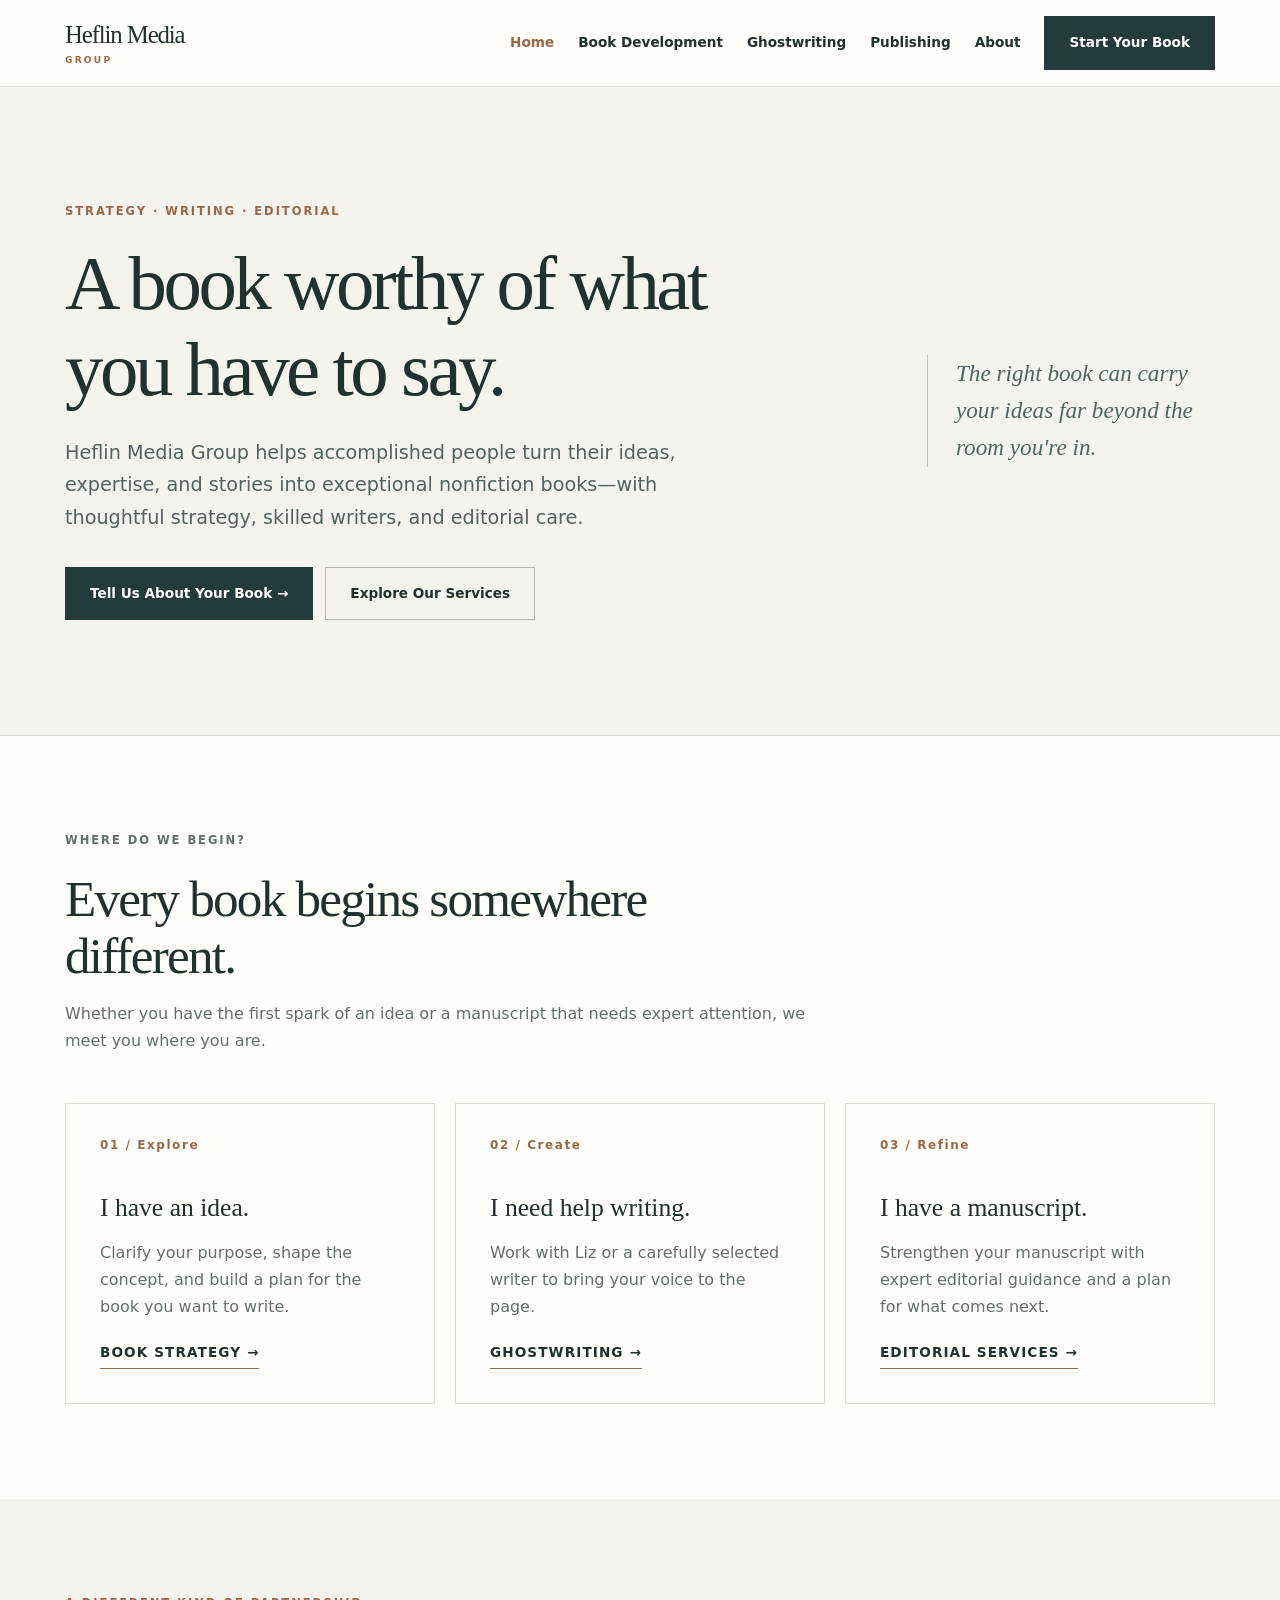
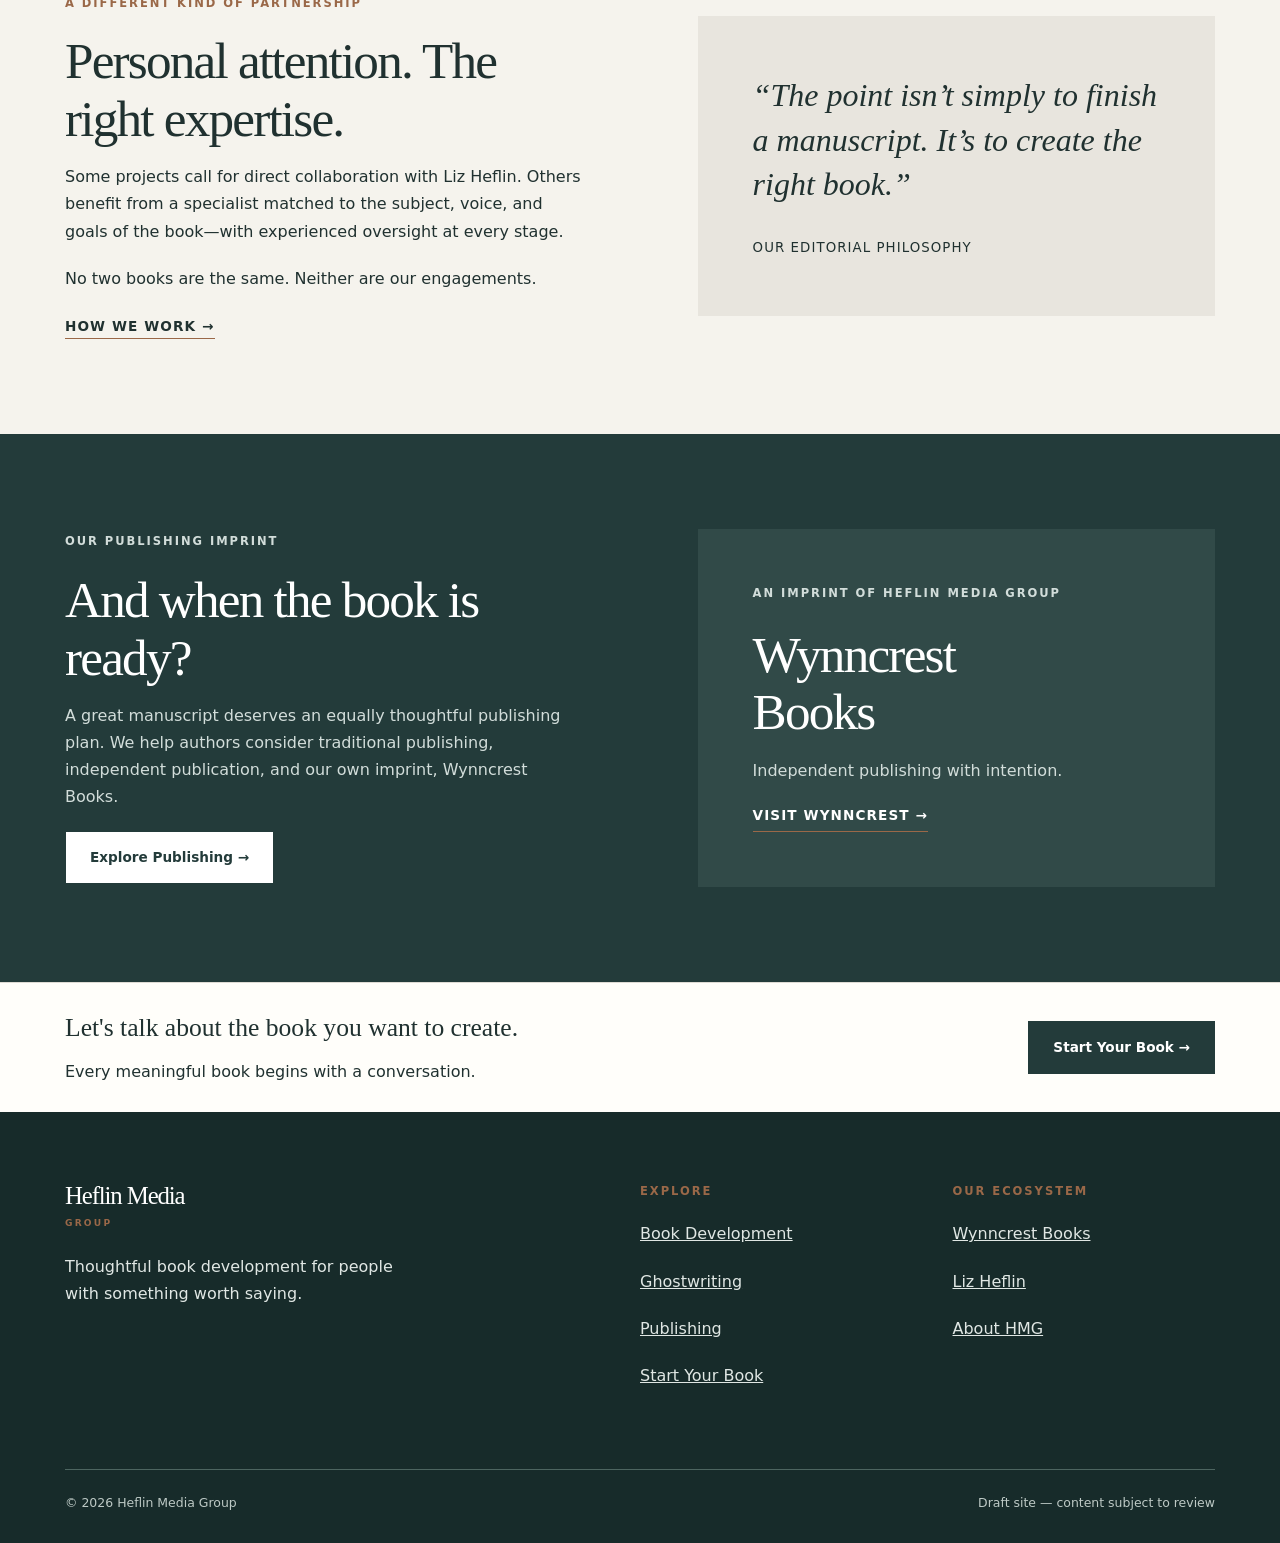
==== index.html @ 4ac3564b "Add Heflin Media starter: index.html" ====
<!doctype html><html lang="en"><head><meta charset="utf-8"><meta name="viewport" content="width=device-width,initial-scale=1"><meta name="theme-color" content="#233b3a"><meta name="description" content="Premium book strategy, ghostwriting, and manuscript development for leaders and authors."><title>Heflin Media Group</title><link rel="stylesheet" href="assets/css/style.css"><script src="assets/js/site.js" defer></script></head><body data-page="index"></body></html>
---- assets/css/style.css ----
:root{--ink:#203130;--deep:#233b3a;--cream:#f5f3ed;--paper:#fffefa;--accent:#9a6848;--muted:#61706d;--line:#dedbd4}*{box-sizing:border-box}html{scroll-behavior:smooth}body{margin:0;background:var(--paper);color:var(--ink);font:16px/1.7 system-ui,-apple-system,Segoe UI,sans-serif}h1,h2,h3,.wordmark{font-family:Georgia,serif;font-weight:400;line-height:1.12}h1{font-size:clamp(3.3rem,6vw,6.5rem);letter-spacing:-.045em;margin:0 0 1.5rem}h2{font-size:clamp(2.2rem,4vw,4rem);letter-spacing:-.035em;margin:.2rem 0 1rem}h3{font-size:1.6rem;margin:.3rem 0 1rem}p{margin:0 0 1.25rem}a{color:inherit}a:hover{color:var(--accent)}.container{width:min(1150px,calc(100% - 48px));margin:auto}.narrow{max-width:800px}.eyebrow{text-transform:uppercase;letter-spacing:.17em;font-size:.72rem;font-weight:700;color:var(--accent);margin-bottom:1.2rem}.site-header{position:sticky;top:0;z-index:20;background:rgba(255,254,250,.97);border-bottom:1px solid var(--line)}.nav{display:flex;align-items:center;justify-content:space-between;gap:2rem;min-height:86px}.wordmark{font-size:1.55rem;text-decoration:none;white-space:nowrap;letter-spacing:-.045em}.wordmark span{display:block;font:600 .57rem/1.1 system-ui;letter-spacing:.24em;text-transform:uppercase;margin-top:6px;color:var(--accent)}.navlinks{display:flex;align-items:center;gap:1.5rem}.navlinks a{font-size:.85rem;text-decoration:none;font-weight:600}.navlinks a[aria-current=page]{color:var(--accent)}.button{display:inline-flex;align-items:center;justify-content:center;padding:14px 24px;background:var(--deep);color:white!important;text-decoration:none;font-weight:650;font-size:.85rem;border:1px solid var(--deep);transition:.2s}.button:hover{background:var(--accent);border-color:var(--accent)}.button.light{background:transparent;color:var(--ink)!important;border-color:#b6b9b3}.button.light:hover{background:var(--cream)}.menu-button{display:none;background:none;border:1px solid var(--line);padding:9px 12px;font:inherit}.hero{background:var(--cream);padding:115px 0;border-bottom:1px solid var(--line)}.hero-grid{display:grid;grid-template-columns:1.45fr .55fr;gap:8vw;align-items:center}.lede{font-size:1.2rem;color:#526260;max-width:680px}.hero-aside{border-left:1px solid #bdc2bb;padding-left:28px;font:italic 1.45rem/1.6 Georgia,serif;color:#516562}.buttonrow{display:flex;gap:12px;flex-wrap:wrap;margin-top:32px}.section{padding:95px 0}.section.alt{background:var(--cream)}.section.dark{background:var(--deep);color:white}.section.dark p{color:#d2ddda}.intro{max-width:745px;margin-bottom:48px}.intro p,.card p,.pagehero p{color:var(--muted)}.cards{display:grid;grid-template-columns:repeat(3,minmax(0,1fr));gap:20px}.card{border:1px solid var(--line);padding:34px;background:var(--paper);display:flex;flex-direction:column;min-height:290px}.card .index{font:600 .75rem system-ui;letter-spacing:.13em;color:var(--accent);margin-bottom:38px}.card p{flex:1}.textlink{font-size:.85rem;text-transform:uppercase;letter-spacing:.08em;font-weight:700;text-decoration:none;border-bottom:1px solid var(--accent);width:max-content;padding-bottom:4px}.split{display:grid;grid-template-columns:1fr 1fr;gap:9vw;align-items:center}.feature-panel{background:#e8e5de;padding:55px;min-height:300px;display:flex;flex-direction:column;justify-content:center}.feature-panel blockquote{font:italic 2rem/1.4 Georgia,serif;margin:0}.feature-panel small{display:block;margin-top:30px;letter-spacing:.08em;text-transform:uppercase}.footer{background:#172b2a;color:#e0e7e4;padding:70px 0 30px}.footer-grid{display:grid;grid-template-columns:2fr 1fr 1fr;gap:50px}.footer a{color:#e0e7e4}.footer .wordmark{color:white}.footer-bottom{border-top:1px solid #4d6560;margin-top:60px;padding-top:22px;display:flex;justify-content:space-between;color:#bdc9c5;font-size:.78rem}.pagehero{background:var(--cream);padding:100px 0 80px;border-bottom:1px solid var(--line)}.pagehero p{max-width:770px;font-size:1.16rem}.bullets{padding-left:1.1rem}.bullets li{padding:.3rem 0}.strip{border-top:1px solid var(--line);padding:26px 0}.strip .container{display:flex;align-items:center;justify-content:space-between;gap:20px}.fine{font-size:.85rem;color:var(--muted)}.form-grid{display:grid;grid-template-columns:1fr 1fr;gap:18px}.field{display:flex;flex-direction:column;gap:7px;font-weight:600;font-size:.85rem}.field.full{grid-column:1/-1}input,select,textarea{font:inherit;padding:13px;border:1px solid #b8c0bc;background:white;border-radius:0;width:100%}textarea{min-height:150px}.form-note{padding:25px;border-left:3px solid var(--accent);background:var(--cream)}@media(max-width:900px){.cards,.hero-grid,.split,.footer-grid{grid-template-columns:1fr}.hero-grid,.split,.footer-grid{gap:36px}.navlinks{position:absolute;display:none;flex-direction:column;align-items:stretch;top:85px;left:0;right:0;padding:25px 24px;background:var(--paper);border-bottom:1px solid var(--line)}.navlinks.is-open{display:flex}.menu-button{display:block}.hero{padding:85px 0}.section{padding:70px 0}}@media(max-width:560px){.container{width:calc(100% - 32px)}.nav{min-height:74px}.navlinks{top:73px}.wordmark{font-size:1.28rem}.pagehero{padding:65px 0}.form-grid{grid-template-columns:1fr}.footer-bottom,.strip .container{align-items:flex-start;flex-direction:column}.feature-panel{padding:30px;min-height:250px}}
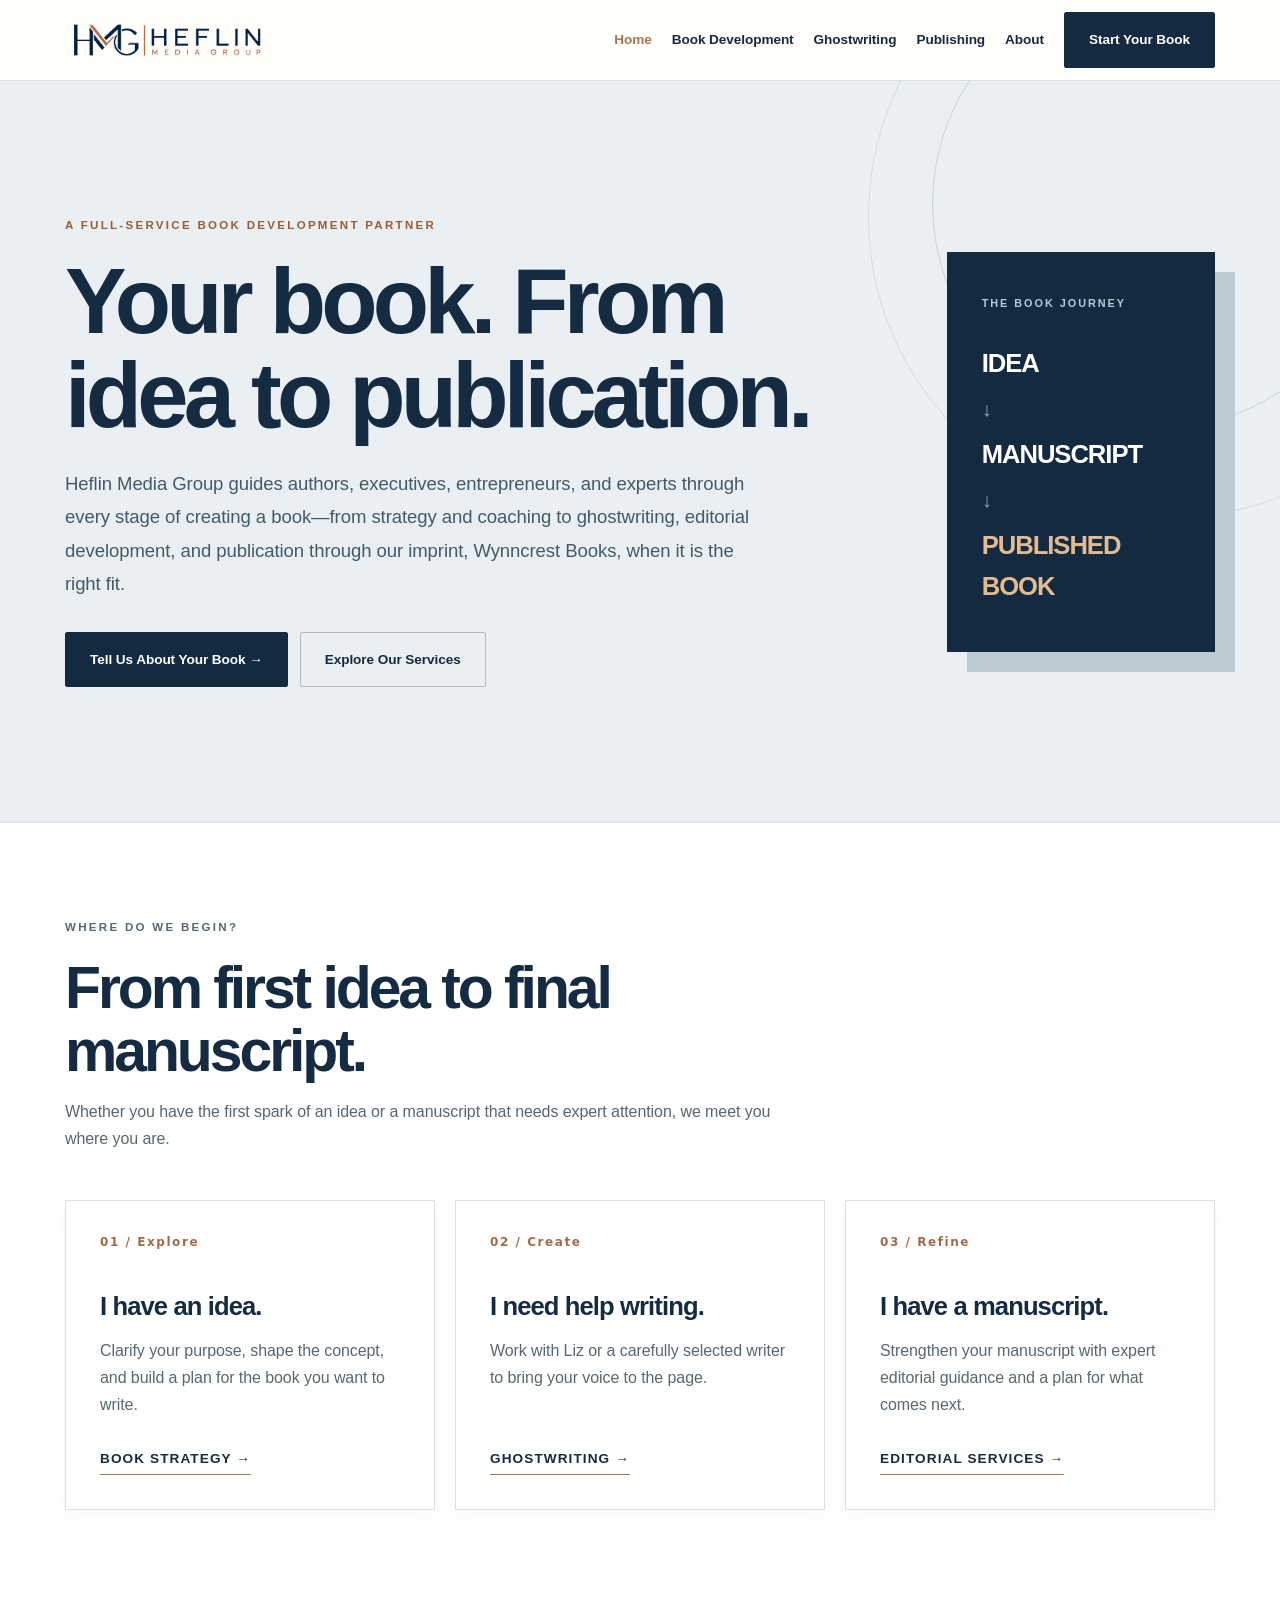
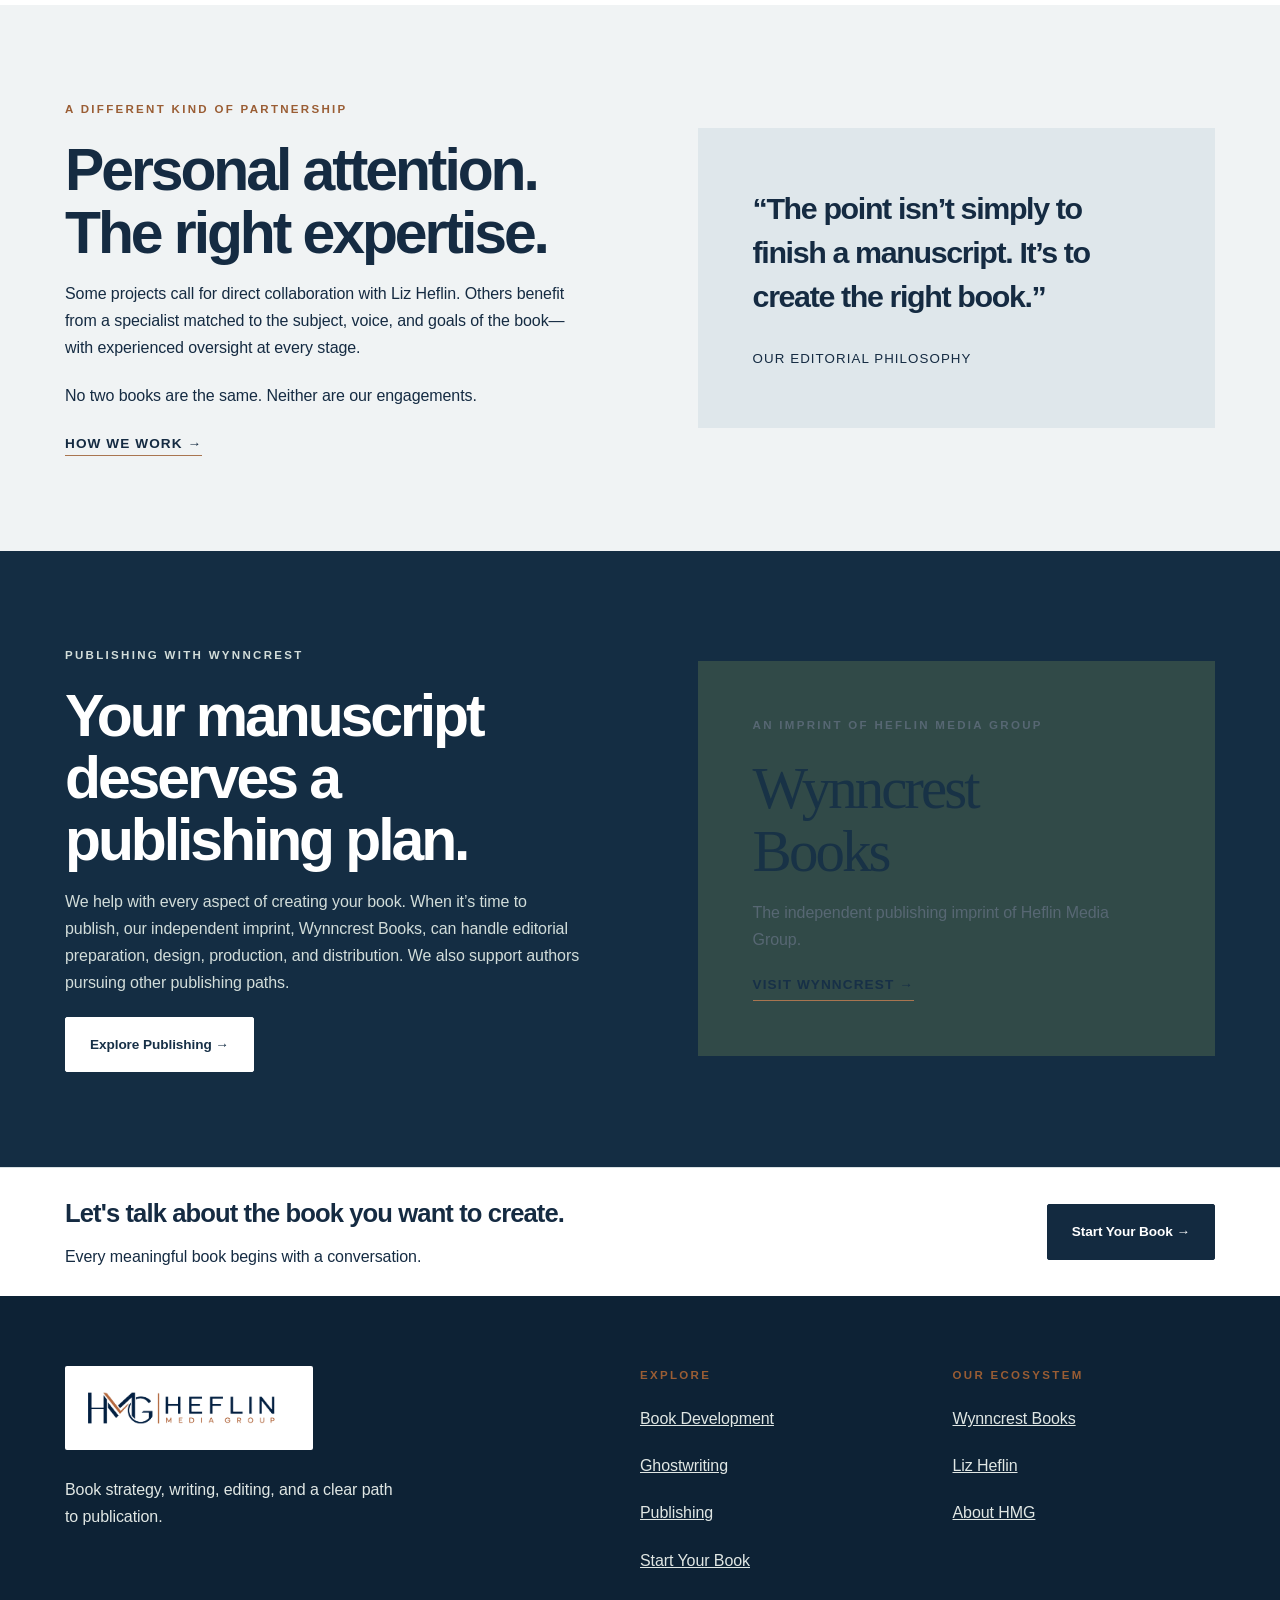
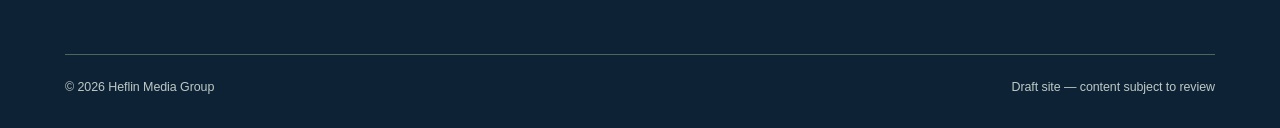
==== commit f6eca04e: "Add crawlable HTML, page SEO metadata and organization schema" ====
--- a/index.html
+++ b/index.html
@@ -1 +1 @@
-<!doctype html><html lang="en"><head><meta charset="utf-8"><meta name="viewport" content="width=device-width,initial-scale=1"><meta name="theme-color" content="#233b3a"><meta name="description" content="Premium book strategy, ghostwriting, and manuscript development for leaders and authors."><title>Heflin Media Group</title><link rel="stylesheet" href="assets/css/style.css"><script src="assets/js/site.js" defer></script></head><body data-page="index"></body></html>+<!doctype html><html lang="en"><head><meta charset="utf-8"><meta name="viewport" content="width=device-width,initial-scale=1"><meta name="theme-color" content="#132a40"><meta name="robots" content="noindex,nofollow"><title>Book Strategy, Ghostwriting & Manuscript Development | Heflin Media Group</title><meta name="description" content="Heflin Media Group helps authors and leaders create nonfiction books through strategy, coaching, ghostwriting and editorial development, with a path to publishing through Wynncrest Books."><link rel="canonical" href="https://heflinmedia.com/"><meta property="og:type" content="website"><meta property="og:site_name" content="Heflin Media Group"><meta property="og:title" content="Book Strategy, Ghostwriting & Manuscript Development | Heflin Media Group"><meta property="og:description" content="Heflin Media Group helps authors and leaders create nonfiction books through strategy, coaching, ghostwriting and editorial development, with a path to publishing through Wynncrest Books."><meta property="og:url" content="https://heflinmedia.com/"><meta property="og:image" content="https://heflinmedia.com/images/hmg_logo.png"><meta name="twitter:card" content="summary"><script type="application/ld+json">{"@context":"https://schema.org","@graph":[{"@type":"Organization","@id":"https://heflinmedia.com/#organization","name":"Heflin Media Group","url":"https://heflinmedia.com/","logo":"https://heflinmedia.com/images/hmg_logo.png","founder":{"@type":"Person","name":"Liz Heflin"},"subOrganization":{"@type":"Organization","name":"Wynncrest Books","url":"https://wynncrestbooks.com/"}},{"@type":"WebPage","@id":"https://heflinmedia.com/#webpage","url":"https://heflinmedia.com/","name":"Book Strategy, Ghostwriting & Manuscript Development | Heflin Media Group","description":"Heflin Media Group helps authors and leaders create nonfiction books through strategy, coaching, ghostwriting and editorial development, with a path to publishing through Wynncrest Books.","about":{"@id":"https://heflinmedia.com/#organization"},"isPartOf":{"@type":"WebSite","@id":"https://heflinmedia.com/#website","url":"https://heflinmedia.com/","name":"Heflin Media Group"}}]}</script><link rel="stylesheet" href="assets/css/style.css"><script src="assets/js/site.js" defer></script></head><body data-page="index"><header class="site-header"><div class="container nav"><a class="brand-logo" href="index.html" aria-label="Heflin Media Group home"><img src="images/hmg_logo.png" alt="Heflin Media Group" width="240" height="80"></a><nav class="navlinks" aria-label="Main navigation"><a href="index.html">Home</a><a href="book-development.html">Book Development</a><a href="ghostwriting.html">Ghostwriting</a><a href="publishing.html">Publishing</a><a href="about.html">About</a><a href="contact.html">Start Your Book</a></nav></div></header><main><section class="hero agency-hero"><div class="container hero-grid"><div><p class="eyebrow">A full-service book development partner</p><h1>Your book. From idea to publication.</h1><p class="lede">Heflin Media Group guides authors, executives, entrepreneurs, and experts through every stage of creating a book—from strategy and coaching to ghostwriting, editorial development, and publication through our imprint, Wynncrest Books, when it is the right fit.</p><div class="buttonrow"><a class="button" href="contact.html">Tell Us About Your Book →</a><a class="button light" href="book-development.html">Explore Our Services</a></div></div><aside class="hero-aside"><span class="diagram-label">THE BOOK JOURNEY</span><span class="journey-line">IDEA</span><em>↓</em><span class="journey-line">MANUSCRIPT</span><em>↓</em><span class="journey-line last">PUBLISHED BOOK</span></aside></div></section><section class="section services-section"><div class="container"><div class="intro"><p class="eyebrow">Where do we begin?</p><h2>From first idea to final manuscript.</h2><p>Whether you have the first spark of an idea or a manuscript that needs expert attention, we meet you where you are.</p></div><div class="cards"><article class="card"><span class="index">01 / Explore</span><h3>I have an idea.</h3><p>Clarify your purpose, shape the concept, and build a plan for the book you want to write.</p><a class="textlink" href="book-development.html">Book strategy →</a></article><article class="card"><span class="index">02 / Create</span><h3>I need help writing.</h3><p>Work with Liz or a carefully selected writer to bring your voice to the page.</p><a class="textlink" href="ghostwriting.html">Ghostwriting →</a></article><article class="card"><span class="index">03 / Refine</span><h3>I have a manuscript.</h3><p>Strengthen your manuscript with expert editorial guidance and a plan for what comes next.</p><a class="textlink" href="book-development.html">Editorial services →</a></article></div></div></section><section class="section alt"><div class="container split"><div><p class="eyebrow">A different kind of partnership</p><h2>Personal attention. The right expertise.</h2><p>Some projects call for direct collaboration with Liz Heflin. Others benefit from a specialist matched to the subject, voice, and goals of the book—with experienced oversight at every stage.</p><p>No two books are the same. Neither are our engagements.</p><a class="textlink" href="about.html">How we work →</a></div><div class="feature-panel"><blockquote>“The point isn’t simply to finish a manuscript. It’s to create the right book.”</blockquote><small>Our editorial philosophy</small></div></div></section><section class="section dark publishing-bridge"><div class="container split"><div><p class="eyebrow">Publishing with Wynncrest</p><h2>Your manuscript deserves a publishing plan.</h2><p>We help with every aspect of creating your book. When it’s time to publish, our independent imprint, Wynncrest Books, can handle editorial preparation, design, production, and distribution. We also support authors pursuing other publishing paths.</p><a class="button button-inverse" href="publishing.html">Explore Publishing →</a></div><div class="feature-panel" style="background:#314a48"><p class="eyebrow">An imprint of Heflin Media Group</p><h2>Wynncrest<br>Books</h2><p>The independent publishing imprint of Heflin Media Group.</p><a href="https://www.wynncrestbooks.com/" class="textlink">Visit Wynncrest →</a></div></div></section><section class="strip"><div class="container"><h3>Let's talk about the book you want to create.</h3><a href="contact.html" class="button">Start Your Book →</a></div></section></main><footer class="footer"><div class="container"><p>Heflin Media Group · Book strategy, writing, editing, and a clear path to publication.</p><p><a href="https://wynncrestbooks.com/">Wynncrest Books</a> · <a href="contact.html">Contact</a></p></div></footer></body></html>
--- a/assets/css/style.css
+++ b/assets/css/style.css
@@ -1 +1,46 @@
-:root{--ink:#203130;--deep:#233b3a;--cream:#f5f3ed;--paper:#fffefa;--accent:#9a6848;--muted:#61706d;--line:#dedbd4}*{box-sizing:border-box}html{scroll-behavior:smooth}body{margin:0;background:var(--paper);color:var(--ink);font:16px/1.7 system-ui,-apple-system,Segoe UI,sans-serif}h1,h2,h3,.wordmark{font-family:Georgia,serif;font-weight:400;line-height:1.12}h1{font-size:clamp(3.3rem,6vw,6.5rem);letter-spacing:-.045em;margin:0 0 1.5rem}h2{font-size:clamp(2.2rem,4vw,4rem);letter-spacing:-.035em;margin:.2rem 0 1rem}h3{font-size:1.6rem;margin:.3rem 0 1rem}p{margin:0 0 1.25rem}a{color:inherit}a:hover{color:var(--accent)}.container{width:min(1150px,calc(100% - 48px));margin:auto}.narrow{max-width:800px}.eyebrow{text-transform:uppercase;letter-spacing:.17em;font-size:.72rem;font-weight:700;color:var(--accent);margin-bottom:1.2rem}.site-header{position:sticky;top:0;z-index:20;background:rgba(255,254,250,.97);border-bottom:1px solid var(--line)}.nav{display:flex;align-items:center;justify-content:space-between;gap:2rem;min-height:86px}.wordmark{font-size:1.55rem;text-decoration:none;white-space:nowrap;letter-spacing:-.045em}.wordmark span{display:block;font:600 .57rem/1.1 system-ui;letter-spacing:.24em;text-transform:uppercase;margin-top:6px;color:var(--accent)}.navlinks{display:flex;align-items:center;gap:1.5rem}.navlinks a{font-size:.85rem;text-decoration:none;font-weight:600}.navlinks a[aria-current=page]{color:var(--accent)}.button{display:inline-flex;align-items:center;justify-content:center;padding:14px 24px;background:var(--deep);color:white!important;text-decoration:none;font-weight:650;font-size:.85rem;border:1px solid var(--deep);transition:.2s}.button:hover{background:var(--accent);border-color:var(--accent)}.button.light{background:transparent;color:var(--ink)!important;border-color:#b6b9b3}.button.light:hover{background:var(--cream)}.menu-button{display:none;background:none;border:1px solid var(--line);padding:9px 12px;font:inherit}.hero{background:var(--cream);padding:115px 0;border-bottom:1px solid var(--line)}.hero-grid{display:grid;grid-template-columns:1.45fr .55fr;gap:8vw;align-items:center}.lede{font-size:1.2rem;color:#526260;max-width:680px}.hero-aside{border-left:1px solid #bdc2bb;padding-left:28px;font:italic 1.45rem/1.6 Georgia,serif;color:#516562}.buttonrow{display:flex;gap:12px;flex-wrap:wrap;margin-top:32px}.section{padding:95px 0}.section.alt{background:var(--cream)}.section.dark{background:var(--deep);color:white}.section.dark p{color:#d2ddda}.intro{max-width:745px;margin-bottom:48px}.intro p,.card p,.pagehero p{color:var(--muted)}.cards{display:grid;grid-template-columns:repeat(3,minmax(0,1fr));gap:20px}.card{border:1px solid var(--line);padding:34px;background:var(--paper);display:flex;flex-direction:column;min-height:290px}.card .index{font:600 .75rem system-ui;letter-spacing:.13em;color:var(--accent);margin-bottom:38px}.card p{flex:1}.textlink{font-size:.85rem;text-transform:uppercase;letter-spacing:.08em;font-weight:700;text-decoration:none;border-bottom:1px solid var(--accent);width:max-content;padding-bottom:4px}.split{display:grid;grid-template-columns:1fr 1fr;gap:9vw;align-items:center}.feature-panel{background:#e8e5de;padding:55px;min-height:300px;display:flex;flex-direction:column;justify-content:center}.feature-panel blockquote{font:italic 2rem/1.4 Georgia,serif;margin:0}.feature-panel small{display:block;margin-top:30px;letter-spacing:.08em;text-transform:uppercase}.footer{background:#172b2a;color:#e0e7e4;padding:70px 0 30px}.footer-grid{display:grid;grid-template-columns:2fr 1fr 1fr;gap:50px}.footer a{color:#e0e7e4}.footer .wordmark{color:white}.footer-bottom{border-top:1px solid #4d6560;margin-top:60px;padding-top:22px;display:flex;justify-content:space-between;color:#bdc9c5;font-size:.78rem}.pagehero{background:var(--cream);padding:100px 0 80px;border-bottom:1px solid var(--line)}.pagehero p{max-width:770px;font-size:1.16rem}.bullets{padding-left:1.1rem}.bullets li{padding:.3rem 0}.strip{border-top:1px solid var(--line);padding:26px 0}.strip .container{display:flex;align-items:center;justify-content:space-between;gap:20px}.fine{font-size:.85rem;color:var(--muted)}.form-grid{display:grid;grid-template-columns:1fr 1fr;gap:18px}.field{display:flex;flex-direction:column;gap:7px;font-weight:600;font-size:.85rem}.field.full{grid-column:1/-1}input,select,textarea{font:inherit;padding:13px;border:1px solid #b8c0bc;background:white;border-radius:0;width:100%}textarea{min-height:150px}.form-note{padding:25px;border-left:3px solid var(--accent);background:var(--cream)}@media(max-width:900px){.cards,.hero-grid,.split,.footer-grid{grid-template-columns:1fr}.hero-grid,.split,.footer-grid{gap:36px}.navlinks{position:absolute;display:none;flex-direction:column;align-items:stretch;top:85px;left:0;right:0;padding:25px 24px;background:var(--paper);border-bottom:1px solid var(--line)}.navlinks.is-open{display:flex}.menu-button{display:block}.hero{padding:85px 0}.section{padding:70px 0}}@media(max-width:560px){.container{width:calc(100% - 32px)}.nav{min-height:74px}.navlinks{top:73px}.wordmark{font-size:1.28rem}.pagehero{padding:65px 0}.form-grid{grid-template-columns:1fr}.footer-bottom,.strip .container{align-items:flex-start;flex-direction:column}.feature-panel{padding:30px;min-height:250px}}+:root{--ink:#203130;--deep:#233b3a;--cream:#f5f3ed;--paper:#fffefa;--accent:#9a6848;--muted:#61706d;--line:#dedbd4}*{box-sizing:border-box}html{scroll-behavior:smooth}body{margin:0;background:var(--paper);color:var(--ink);font:16px/1.7 system-ui,-apple-system,Segoe UI,sans-serif}h1,h2,h3,.wordmark{font-family:Georgia,serif;font-weight:400;line-height:1.12}h1{font-size:clamp(3.3rem,6vw,6.5rem);letter-spacing:-.045em;margin:0 0 1.5rem}h2{font-size:clamp(2.2rem,4vw,4rem);letter-spacing:-.035em;margin:.2rem 0 1rem}h3{font-size:1.6rem;margin:.3rem 0 1rem}p{margin:0 0 1.25rem}a{color:inherit}a:hover{color:var(--accent)}.container{width:min(1150px,calc(100% - 48px));margin:auto}.narrow{max-width:800px}.eyebrow{text-transform:uppercase;letter-spacing:.17em;font-size:.72rem;font-weight:700;color:var(--accent);margin-bottom:1.2rem}.site-header{position:sticky;top:0;z-index:20;background:rgba(255,254,250,.97);border-bottom:1px solid var(--line)}.nav{display:flex;align-items:center;justify-content:space-between;gap:2rem;min-height:86px}.wordmark{font-size:1.55rem;text-decoration:none;white-space:nowrap;letter-spacing:-.045em}.wordmark span{display:block;font:600 .57rem/1.1 system-ui;letter-spacing:.24em;text-transform:uppercase;margin-top:6px;color:var(--accent)}.navlinks{display:flex;align-items:center;gap:1.5rem}.navlinks a{font-size:.85rem;text-decoration:none;font-weight:600}.navlinks a[aria-current=page]{color:var(--accent)}.button{display:inline-flex;align-items:center;justify-content:center;padding:14px 24px;background:var(--deep);color:white!important;text-decoration:none;font-weight:650;font-size:.85rem;border:1px solid var(--deep);transition:.2s}.button:hover{background:var(--accent);border-color:var(--accent)}.button.light{background:transparent;color:var(--ink)!important;border-color:#b6b9b3}.button.light:hover{background:var(--cream)}.menu-button{display:none;background:none;border:1px solid var(--line);padding:9px 12px;font:inherit}.hero{background:var(--cream);padding:115px 0;border-bottom:1px solid var(--line)}.hero-grid{display:grid;grid-template-columns:1.45fr .55fr;gap:8vw;align-items:center}.lede{font-size:1.2rem;color:#526260;max-width:680px}.hero-aside{border-left:1px solid #bdc2bb;padding-left:28px;font:italic 1.45rem/1.6 Georgia,serif;color:#516562}.buttonrow{display:flex;gap:12px;flex-wrap:wrap;margin-top:32px}.section{padding:95px 0}.section.alt{background:var(--cream)}.section.dark{background:var(--deep);color:white}.section.dark p{color:#d2ddda}.intro{max-width:745px;margin-bottom:48px}.intro p,.card p,.pagehero p{color:var(--muted)}.cards{display:grid;grid-template-columns:repeat(3,minmax(0,1fr));gap:20px}.card{border:1px solid var(--line);padding:34px;background:var(--paper);display:flex;flex-direction:column;min-height:290px}.card .index{font:600 .75rem system-ui;letter-spacing:.13em;color:var(--accent);margin-bottom:38px}.card p{flex:1}.textlink{font-size:.85rem;text-transform:uppercase;letter-spacing:.08em;font-weight:700;text-decoration:none;border-bottom:1px solid var(--accent);width:max-content;padding-bottom:4px}.split{display:grid;grid-template-columns:1fr 1fr;gap:9vw;align-items:center}.feature-panel{background:#e8e5de;padding:55px;min-height:300px;display:flex;flex-direction:column;justify-content:center}.feature-panel blockquote{font:italic 2rem/1.4 Georgia,serif;margin:0}.feature-panel small{display:block;margin-top:30px;letter-spacing:.08em;text-transform:uppercase}.footer{background:#172b2a;color:#e0e7e4;padding:70px 0 30px}.footer-grid{display:grid;grid-template-columns:2fr 1fr 1fr;gap:50px}.footer a{color:#e0e7e4}.footer .wordmark{color:white}.footer-bottom{border-top:1px solid #4d6560;margin-top:60px;padding-top:22px;display:flex;justify-content:space-between;color:#bdc9c5;font-size:.78rem}.pagehero{background:var(--cream);padding:100px 0 80px;border-bottom:1px solid var(--line)}.pagehero p{max-width:770px;font-size:1.16rem}.bullets{padding-left:1.1rem}.bullets li{padding:.3rem 0}.strip{border-top:1px solid var(--line);padding:26px 0}.strip .container{display:flex;align-items:center;justify-content:space-between;gap:20px}.fine{font-size:.85rem;color:var(--muted)}.form-grid{display:grid;grid-template-columns:1fr 1fr;gap:18px}.field{display:flex;flex-direction:column;gap:7px;font-weight:600;font-size:.85rem}.field.full{grid-column:1/-1}input,select,textarea{font:inherit;padding:13px;border:1px solid #b8c0bc;background:white;border-radius:0;width:100%}textarea{min-height:150px}.form-note{padding:25px;border-left:3px solid var(--accent);background:var(--cream)}@media(max-width:900px){.cards,.hero-grid,.split,.footer-grid{grid-template-columns:1fr}.hero-grid,.split,.footer-grid{gap:36px}.navlinks{position:absolute;display:none;flex-direction:column;align-items:stretch;top:85px;left:0;right:0;padding:25px 24px;background:var(--paper);border-bottom:1px solid var(--line)}.navlinks.is-open{display:flex}.menu-button{display:block}.hero{padding:85px 0}.section{padding:70px 0}}@media(max-width:560px){.container{width:calc(100% - 32px)}.nav{min-height:74px}.navlinks{top:73px}.wordmark{font-size:1.28rem}.pagehero{padding:65px 0}.form-grid{grid-template-columns:1fr}.footer-bottom,.strip .container{align-items:flex-start;flex-direction:column}.feature-panel{padding:30px;min-height:250px}}
+/* Agency identity v2: HMG is intentionally distinct from the Wynncrest imprint. */
+:root{--ink:#152b42;--deep:#132a40;--cream:#f0f3f4;--paper:#fff;--accent:#a97550;--muted:#576773;--line:#d8e0e3}
+body{font-family:Arial,Helvetica,sans-serif;letter-spacing:-.005em}
+h1,h2,h3,.wordmark{font-family:Arial,Helvetica,sans-serif;font-weight:600;letter-spacing:-.052em}
+h1{font-size:clamp(3.6rem,7.2vw,7.2rem);line-height:1.02;max-width:860px}
+h2{font-size:clamp(2.3rem,4.6vw,4.7rem);line-height:1.06}
+h3{letter-spacing:-.035em}
+.wordmark{font-size:1.42rem;font-weight:850;letter-spacing:-.07em}
+.wordmark span{font-family:Arial,Helvetica,sans-serif;font-size:.59rem;letter-spacing:.20em}
+.eyebrow{color:#9a5d34;letter-spacing:.2em}
+.nav{min-height:80px}.navlinks{gap:1.25rem}.navlinks a{font-weight:650}
+.button{font-weight:700;background:var(--deep);border-radius:2px;padding:15px 24px}.button:hover{background:#31536e;border-color:#31536e}
+.agency-hero{background:#e9eff2;position:relative;overflow:hidden;padding:135px 0}
+.agency-hero:before{content:"";position:absolute;width:47vw;height:47vw;border:1px solid rgba(20,43,66,.10);border-radius:50%;right:-15vw;top:-13vw}
+.agency-hero:after{content:"";position:absolute;width:35vw;height:35vw;border:1px solid rgba(20,43,66,.14);border-radius:50%;right:-8vw;top:-8vw}
+.agency-hero .container{position:relative;z-index:1}
+.hero-grid{grid-template-columns:minmax(0,1.65fr) minmax(235px,.55fr);gap:6vw}
+.hero-aside{border:0;background:var(--deep);color:white;min-height:400px;padding:35px;display:flex;flex-direction:column;align-items:flex-start;justify-content:center;gap:9px;box-shadow:20px 20px 0 #bccbd3;font-family:Arial,Helvetica,sans-serif;font-style:normal}
+.diagram-label{font:700 .68rem Arial,sans-serif;letter-spacing:.18em;color:#b4cbd6;margin-bottom:25px}
+.hero-aside .journey-line{font-size:clamp(1.25rem,2vw,2rem);font-weight:750;letter-spacing:-.04em}
+.hero-aside .last{color:#e4bb8f}
+.hero-aside em{font-style:normal;font-size:1.25rem;color:#8aa7b6}
+.lede{color:#435a6b;font-size:1.16rem;line-height:1.8;max-width:700px}
+.card{border-color:#dbe3e8;box-shadow:0 6px 18px rgba(19,42,64,.03);min-height:310px}
+.card .index{color:#a06c48}
+.services-section .cards .card:hover{border-color:#9fb1bc;transform:translateY(-3px);transition:.2s}
+.feature-panel{background:#dfe7eb}.feature-panel blockquote{font:600 1.9rem/1.45 Arial,sans-serif;letter-spacing:-.045em}
+.section.dark{background:#142d43}.publishing-bridge .feature-panel{background:#fff;color:#183246!important;min-height:330px}
+.publishing-bridge .feature-panel p{color:#576773}
+.publishing-bridge .feature-panel h2{font-family:Georgia,serif;font-weight:400;letter-spacing:-.05em}
+.publishing-bridge .feature-panel .textlink{color:#173047}
+.button-inverse{background:#fff!important;color:#173047!important;border-color:#fff!important}
+.pagehero{background:#e9eff2;padding:110px 0 100px}
+.pagehero h1{max-width:850px}.pagehero p{color:#435a6b}
+.footer{background:#0d2235}
+@media(max-width:900px){.agency-hero{padding:85px 0}.hero-grid{grid-template-columns:1fr}.hero-aside{min-height:240px;max-width:480px;box-shadow:12px 12px 0 #bccbd3}.navlinks{background:white}}
+@media(max-width:560px){h1{font-size:clamp(3.05rem,12vw,4.5rem)}.agency-hero{padding:75px 0}.hero-aside{padding:27px}.hero-aside .diagram-label{margin-bottom:10px}.nav{min-height:74px}}
+
+/* HMG brand asset in the global navigation and footer */
+.brand-logo{display:inline-flex;align-items:center;justify-content:flex-start;flex:none;text-decoration:none;line-height:0}
+.brand-logo img{display:block;width:230px;height:auto;max-height:68px;object-fit:contain;object-position:left center}
+.brand-logo-footer{background:#fff;padding:8px 14px;width:max-content;max-width:100%;border-radius:2px}
+.brand-logo-footer img{width:220px;max-width:100%}
+@media(max-width:1020px){.brand-logo img{width:195px;max-height:62px}.navlinks{gap:.85rem}.navlinks a{font-size:.8rem}}
+@media(max-width:560px){.brand-logo img{width:173px;max-height:58px}.brand-logo-footer img{width:200px}}
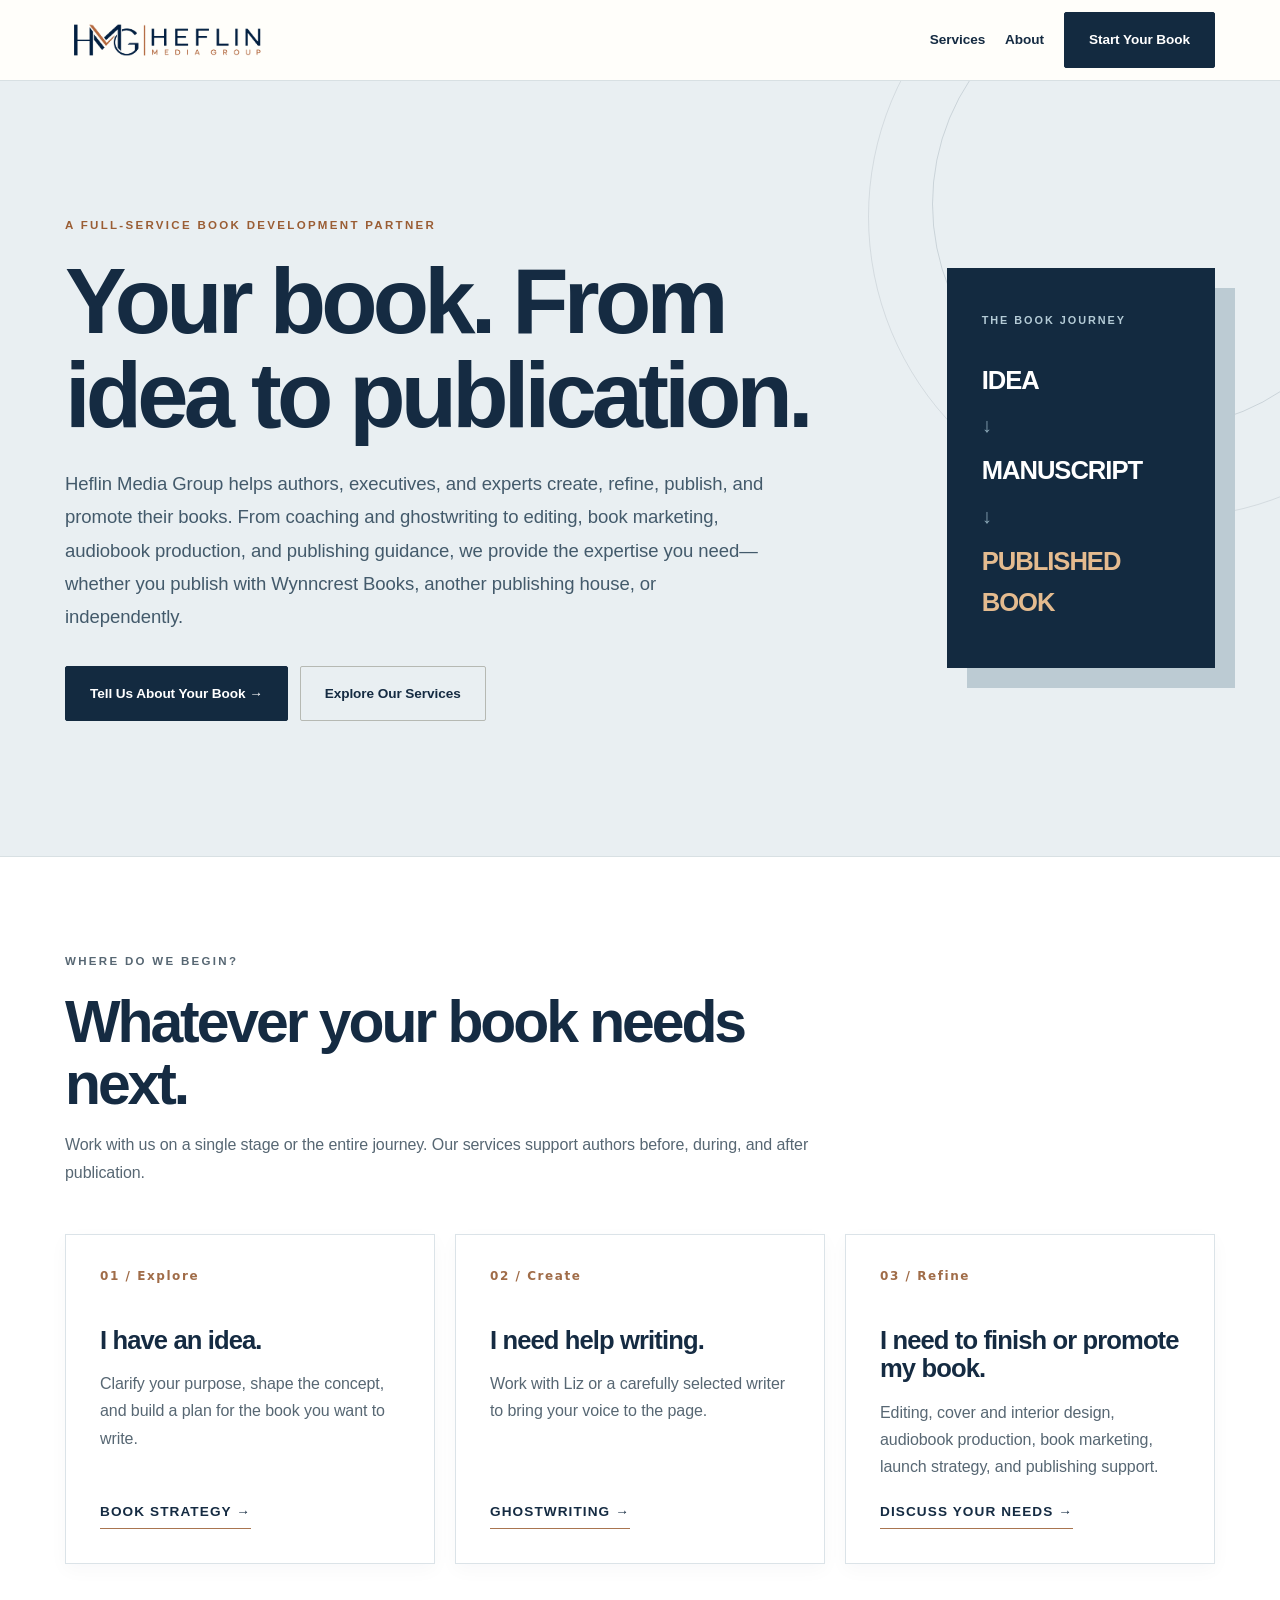
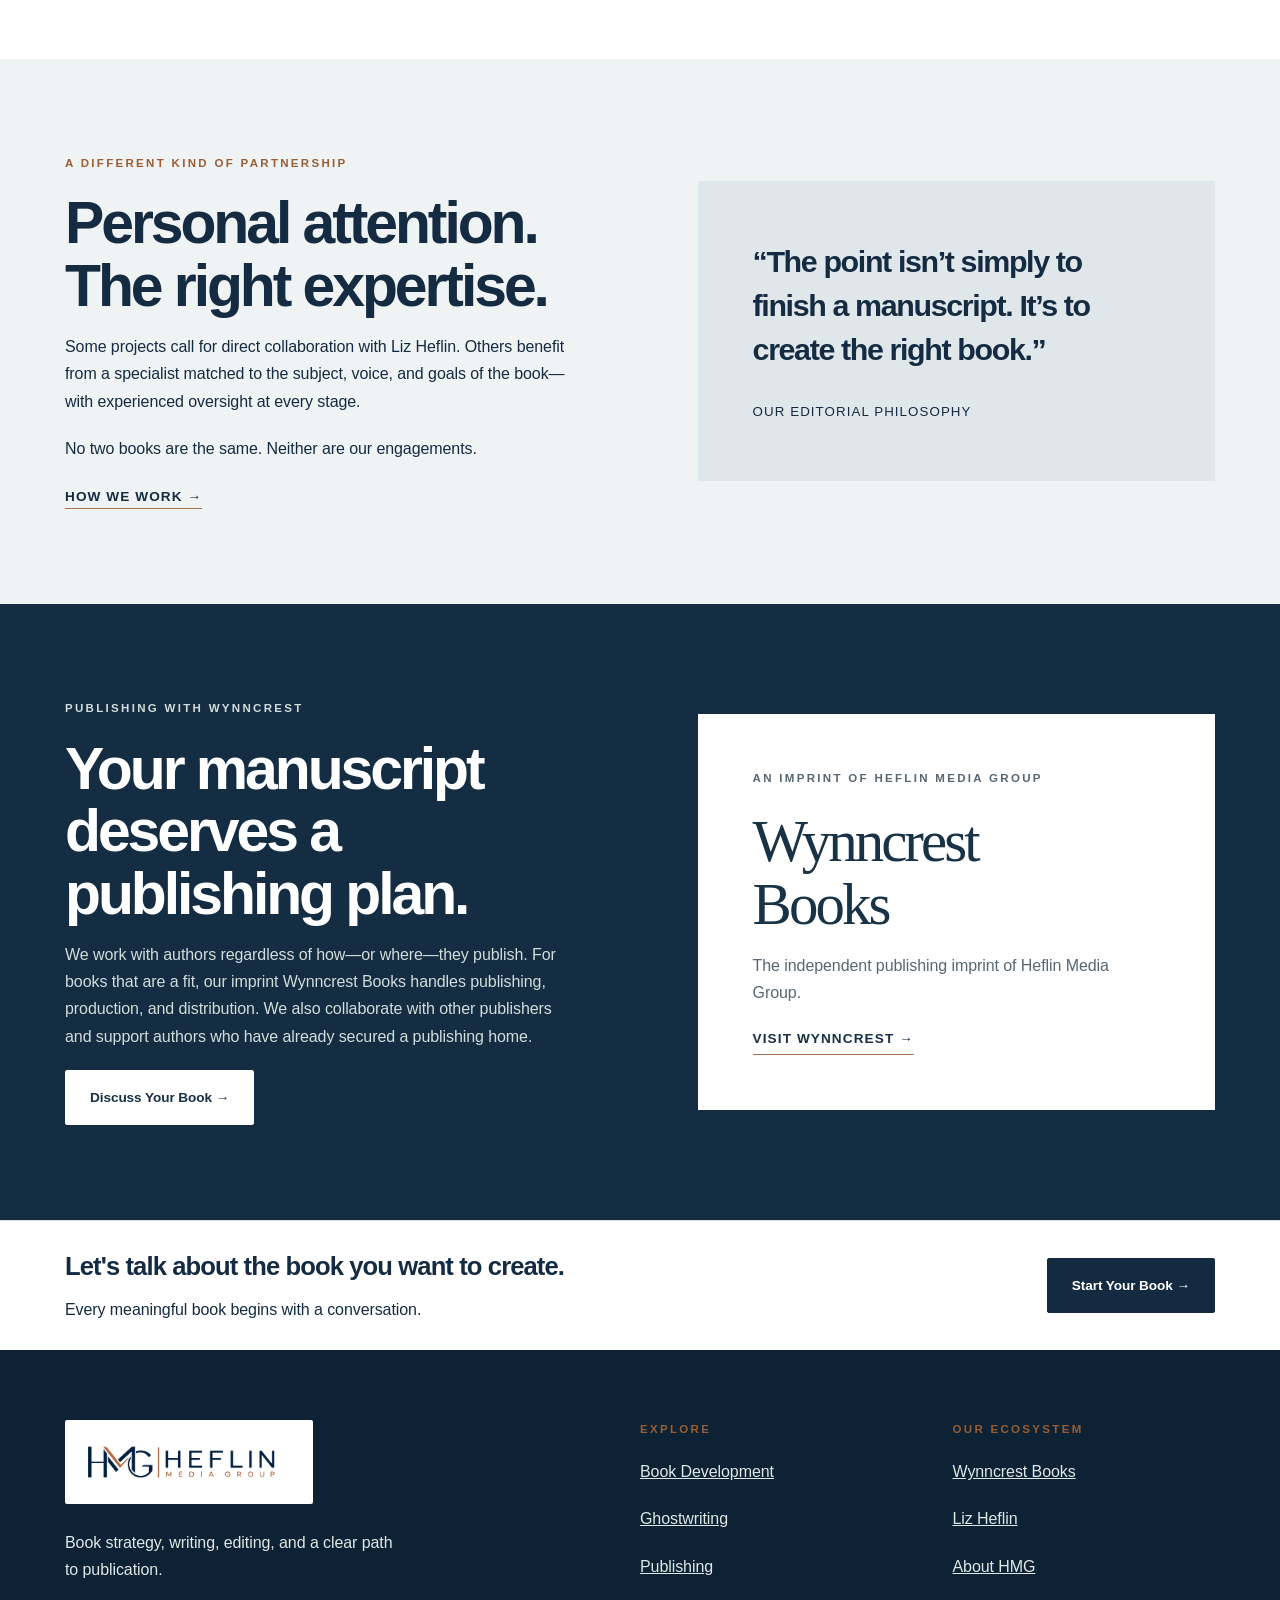
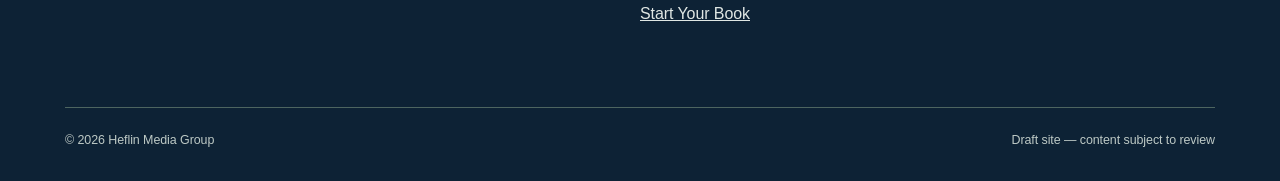
==== commit e194758e: "Clarify HMG full-service positioning, simplify homepage navigation and fix Wynncrest contrast" ====
--- a/index.html
+++ b/index.html
@@ -1 +1 @@
-<!doctype html><html lang="en"><head><meta charset="utf-8"><meta name="viewport" content="width=device-width,initial-scale=1"><meta name="theme-color" content="#132a40"><meta name="robots" content="noindex,nofollow"><title>Book Strategy, Ghostwriting & Manuscript Development | Heflin Media Group</title><meta name="description" content="Heflin Media Group helps authors and leaders create nonfiction books through strategy, coaching, ghostwriting and editorial development, with a path to publishing through Wynncrest Books."><link rel="canonical" href="https://heflinmedia.com/"><meta property="og:type" content="website"><meta property="og:site_name" content="Heflin Media Group"><meta property="og:title" content="Book Strategy, Ghostwriting & Manuscript Development | Heflin Media Group"><meta property="og:description" content="Heflin Media Group helps authors and leaders create nonfiction books through strategy, coaching, ghostwriting and editorial development, with a path to publishing through Wynncrest Books."><meta property="og:url" content="https://heflinmedia.com/"><meta property="og:image" content="https://heflinmedia.com/images/hmg_logo.png"><meta name="twitter:card" content="summary"><script type="application/ld+json">{"@context":"https://schema.org","@graph":[{"@type":"Organization","@id":"https://heflinmedia.com/#organization","name":"Heflin Media Group","url":"https://heflinmedia.com/","logo":"https://heflinmedia.com/images/hmg_logo.png","founder":{"@type":"Person","name":"Liz Heflin"},"subOrganization":{"@type":"Organization","name":"Wynncrest Books","url":"https://wynncrestbooks.com/"}},{"@type":"WebPage","@id":"https://heflinmedia.com/#webpage","url":"https://heflinmedia.com/","name":"Book Strategy, Ghostwriting & Manuscript Development | Heflin Media Group","description":"Heflin Media Group helps authors and leaders create nonfiction books through strategy, coaching, ghostwriting and editorial development, with a path to publishing through Wynncrest Books.","about":{"@id":"https://heflinmedia.com/#organization"},"isPartOf":{"@type":"WebSite","@id":"https://heflinmedia.com/#website","url":"https://heflinmedia.com/","name":"Heflin Media Group"}}]}</script><link rel="stylesheet" href="assets/css/style.css"><script src="assets/js/site.js" defer></script></head><body data-page="index"><header class="site-header"><div class="container nav"><a class="brand-logo" href="index.html" aria-label="Heflin Media Group home"><img src="images/hmg_logo.png" alt="Heflin Media Group" width="240" height="80"></a><nav class="navlinks" aria-label="Main navigation"><a href="index.html">Home</a><a href="book-development.html">Book Development</a><a href="ghostwriting.html">Ghostwriting</a><a href="publishing.html">Publishing</a><a href="about.html">About</a><a href="contact.html">Start Your Book</a></nav></div></header><main><section class="hero agency-hero"><div class="container hero-grid"><div><p class="eyebrow">A full-service book development partner</p><h1>Your book. From idea to publication.</h1><p class="lede">Heflin Media Group guides authors, executives, entrepreneurs, and experts through every stage of creating a book—from strategy and coaching to ghostwriting, editorial development, and publication through our imprint, Wynncrest Books, when it is the right fit.</p><div class="buttonrow"><a class="button" href="contact.html">Tell Us About Your Book →</a><a class="button light" href="book-development.html">Explore Our Services</a></div></div><aside class="hero-aside"><span class="diagram-label">THE BOOK JOURNEY</span><span class="journey-line">IDEA</span><em>↓</em><span class="journey-line">MANUSCRIPT</span><em>↓</em><span class="journey-line last">PUBLISHED BOOK</span></aside></div></section><section class="section services-section"><div class="container"><div class="intro"><p class="eyebrow">Where do we begin?</p><h2>From first idea to final manuscript.</h2><p>Whether you have the first spark of an idea or a manuscript that needs expert attention, we meet you where you are.</p></div><div class="cards"><article class="card"><span class="index">01 / Explore</span><h3>I have an idea.</h3><p>Clarify your purpose, shape the concept, and build a plan for the book you want to write.</p><a class="textlink" href="book-development.html">Book strategy →</a></article><article class="card"><span class="index">02 / Create</span><h3>I need help writing.</h3><p>Work with Liz or a carefully selected writer to bring your voice to the page.</p><a class="textlink" href="ghostwriting.html">Ghostwriting →</a></article><article class="card"><span class="index">03 / Refine</span><h3>I have a manuscript.</h3><p>Strengthen your manuscript with expert editorial guidance and a plan for what comes next.</p><a class="textlink" href="book-development.html">Editorial services →</a></article></div></div></section><section class="section alt"><div class="container split"><div><p class="eyebrow">A different kind of partnership</p><h2>Personal attention. The right expertise.</h2><p>Some projects call for direct collaboration with Liz Heflin. Others benefit from a specialist matched to the subject, voice, and goals of the book—with experienced oversight at every stage.</p><p>No two books are the same. Neither are our engagements.</p><a class="textlink" href="about.html">How we work →</a></div><div class="feature-panel"><blockquote>“The point isn’t simply to finish a manuscript. It’s to create the right book.”</blockquote><small>Our editorial philosophy</small></div></div></section><section class="section dark publishing-bridge"><div class="container split"><div><p class="eyebrow">Publishing with Wynncrest</p><h2>Your manuscript deserves a publishing plan.</h2><p>We help with every aspect of creating your book. When it’s time to publish, our independent imprint, Wynncrest Books, can handle editorial preparation, design, production, and distribution. We also support authors pursuing other publishing paths.</p><a class="button button-inverse" href="publishing.html">Explore Publishing →</a></div><div class="feature-panel" style="background:#314a48"><p class="eyebrow">An imprint of Heflin Media Group</p><h2>Wynncrest<br>Books</h2><p>The independent publishing imprint of Heflin Media Group.</p><a href="https://www.wynncrestbooks.com/" class="textlink">Visit Wynncrest →</a></div></div></section><section class="strip"><div class="container"><h3>Let's talk about the book you want to create.</h3><a href="contact.html" class="button">Start Your Book →</a></div></section></main><footer class="footer"><div class="container"><p>Heflin Media Group · Book strategy, writing, editing, and a clear path to publication.</p><p><a href="https://wynncrestbooks.com/">Wynncrest Books</a> · <a href="contact.html">Contact</a></p></div></footer></body></html>+<!doctype html><html lang="en"><head><meta charset="utf-8"><meta name="viewport" content="width=device-width,initial-scale=1"><meta name="theme-color" content="#132a40"><meta name="robots" content="noindex,nofollow"><title>Book Strategy, Ghostwriting & Manuscript Development | Heflin Media Group</title><meta name="description" content="Heflin Media Group helps authors and leaders create nonfiction books through strategy, coaching, ghostwriting and editorial development, with a path to publishing through Wynncrest Books."><link rel="canonical" href="https://heflinmedia.com/"><meta property="og:type" content="website"><meta property="og:site_name" content="Heflin Media Group"><meta property="og:title" content="Book Strategy, Ghostwriting & Manuscript Development | Heflin Media Group"><meta property="og:description" content="Heflin Media Group helps authors and leaders create nonfiction books through strategy, coaching, ghostwriting and editorial development, with a path to publishing through Wynncrest Books."><meta property="og:url" content="https://heflinmedia.com/"><meta property="og:image" content="https://heflinmedia.com/images/hmg_logo.png"><meta name="twitter:card" content="summary"><script type="application/ld+json">{"@context":"https://schema.org","@graph":[{"@type":"Organization","@id":"https://heflinmedia.com/#organization","name":"Heflin Media Group","url":"https://heflinmedia.com/","logo":"https://heflinmedia.com/images/hmg_logo.png","founder":{"@type":"Person","name":"Liz Heflin"},"subOrganization":{"@type":"Organization","name":"Wynncrest Books","url":"https://wynncrestbooks.com/"}},{"@type":"WebPage","@id":"https://heflinmedia.com/#webpage","url":"https://heflinmedia.com/","name":"Book Strategy, Ghostwriting & Manuscript Development | Heflin Media Group","description":"Heflin Media Group helps authors and leaders create nonfiction books through strategy, coaching, ghostwriting and editorial development, with a path to publishing through Wynncrest Books.","about":{"@id":"https://heflinmedia.com/#organization"},"isPartOf":{"@type":"WebSite","@id":"https://heflinmedia.com/#website","url":"https://heflinmedia.com/","name":"Heflin Media Group"}}]}</script><link rel="stylesheet" href="assets/css/style.css"><script src="assets/js/site.js" defer></script></head><body data-page="index"><header class="site-header"><div class="container nav"><a class="brand-logo" href="index.html" aria-label="Heflin Media Group home"><img src="images/hmg_logo.png" alt="Heflin Media Group" width="240" height="80"></a><nav class="navlinks" aria-label="Main navigation"><a href="index.html#services">Services</a><a href="about.html">About</a><a class="button" href="contact.html">Start Your Book</a></nav></div></header><main><section class="hero agency-hero"><div class="container hero-grid"><div><p class="eyebrow">A full-service book development partner</p><h1>Your book. From idea to publication.</h1><p class="lede">Heflin Media Group helps authors, executives, and experts create, refine, publish, and promote their books. From coaching and ghostwriting to editing, book marketing, audiobook production, and publishing guidance, we provide the expertise you need—whether you publish with Wynncrest Books, another publishing house, or independently.</p><div class="buttonrow"><a class="button" href="contact.html">Tell Us About Your Book →</a><a class="button light" href="#services">Explore Our Services</a></div></div><aside class="hero-aside"><span class="diagram-label">THE BOOK JOURNEY</span><span class="journey-line">IDEA</span><em>↓</em><span class="journey-line">MANUSCRIPT</span><em>↓</em><span class="journey-line last">PUBLISHED BOOK</span></aside></div></section><section class="section services-section" id="services"><div class="container"><div class="intro"><p class="eyebrow">Where do we begin?</p><h2>Whatever your book needs next.</h2><p>Work with us on a single stage or the entire journey. Our services support authors before, during, and after publication.</p></div><div class="cards"><article class="card"><span class="index">01 / Explore</span><h3>I have an idea.</h3><p>Clarify your purpose, shape the concept, and build a plan for the book you want to write.</p><a class="textlink" href="book-development.html">Book strategy →</a></article><article class="card"><span class="index">02 / Create</span><h3>I need help writing.</h3><p>Work with Liz or a carefully selected writer to bring your voice to the page.</p><a class="textlink" href="ghostwriting.html">Ghostwriting →</a></article><article class="card"><span class="index">03 / Refine</span><h3>I need to finish or promote my book.</h3><p>Editing, cover and interior design, audiobook production, book marketing, launch strategy, and publishing support.</p><a class="textlink" href="contact.html">Discuss your needs →</a></article></div></div></section><section class="section alt"><div class="container split"><div><p class="eyebrow">A different kind of partnership</p><h2>Personal attention. The right expertise.</h2><p>Some projects call for direct collaboration with Liz Heflin. Others benefit from a specialist matched to the subject, voice, and goals of the book—with experienced oversight at every stage.</p><p>No two books are the same. Neither are our engagements.</p><a class="textlink" href="about.html">How we work →</a></div><div class="feature-panel"><blockquote>“The point isn’t simply to finish a manuscript. It’s to create the right book.”</blockquote><small>Our editorial philosophy</small></div></div></section><section class="section dark publishing-bridge"><div class="container split"><div><p class="eyebrow">Publishing with Wynncrest</p><h2>Your manuscript deserves a publishing plan.</h2><p>We work with authors regardless of how—or where—they publish. For books that are a fit, our imprint Wynncrest Books handles publishing, production, and distribution. We also collaborate with other publishers and support authors who have already secured a publishing home.</p><a class="button button-inverse" href="contact.html">Discuss Your Book →</a></div><div class="feature-panel wynncrest-panel"><p class="eyebrow">An imprint of Heflin Media Group</p><h2>Wynncrest<br>Books</h2><p>The independent publishing imprint of Heflin Media Group.</p><a href="https://www.wynncrestbooks.com/" class="textlink">Visit Wynncrest →</a></div></div></section><section class="strip"><div class="container"><h3>Let's talk about the book you want to create.</h3><a href="contact.html" class="button">Start Your Book →</a></div></section></main><footer class="footer"><div class="container"><p>Heflin Media Group · Book strategy, writing, editing, and a clear path to publication.</p><p><a href="https://wynncrestbooks.com/">Wynncrest Books</a> · <a href="contact.html">Contact</a></p></div></footer></body></html>
--- a/assets/css/style.css
+++ b/assets/css/style.css
@@ -44,3 +44,8 @@
 .brand-logo-footer img{width:220px;max-width:100%}
 @media(max-width:1020px){.brand-logo img{width:195px;max-height:62px}.navlinks{gap:.85rem}.navlinks a{font-size:.8rem}}
 @media(max-width:560px){.brand-logo img{width:173px;max-height:58px}.brand-logo-footer img{width:200px}}
+
+/* Shared Airtable inquiry form */
+.hmg-inquiry-embed{width:100%;border:1px solid var(--line);background:#fff;min-height:535px;overflow:hidden}
+.hmg-airtable-form{display:block;width:100%;height:560px;border:0;background:transparent}
+@media(max-width:640px){.hmg-airtable-form{height:650px}}
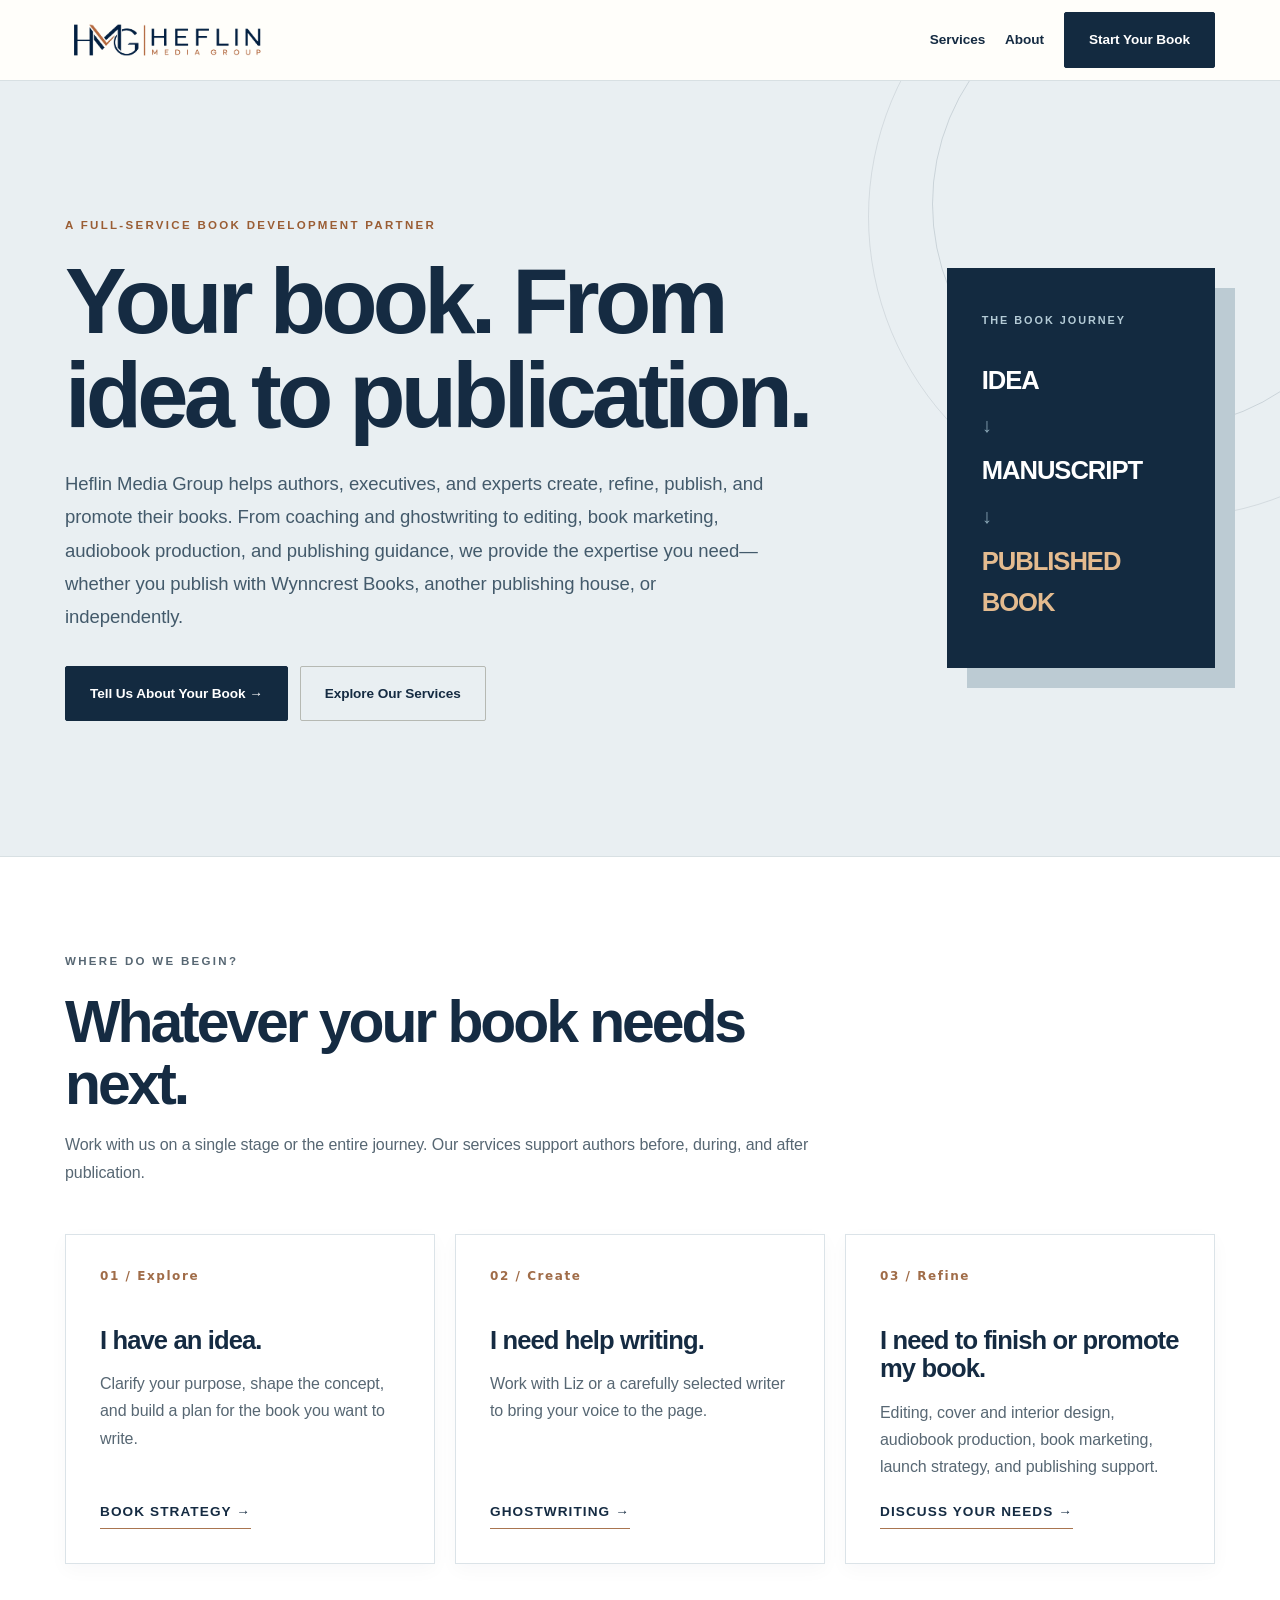
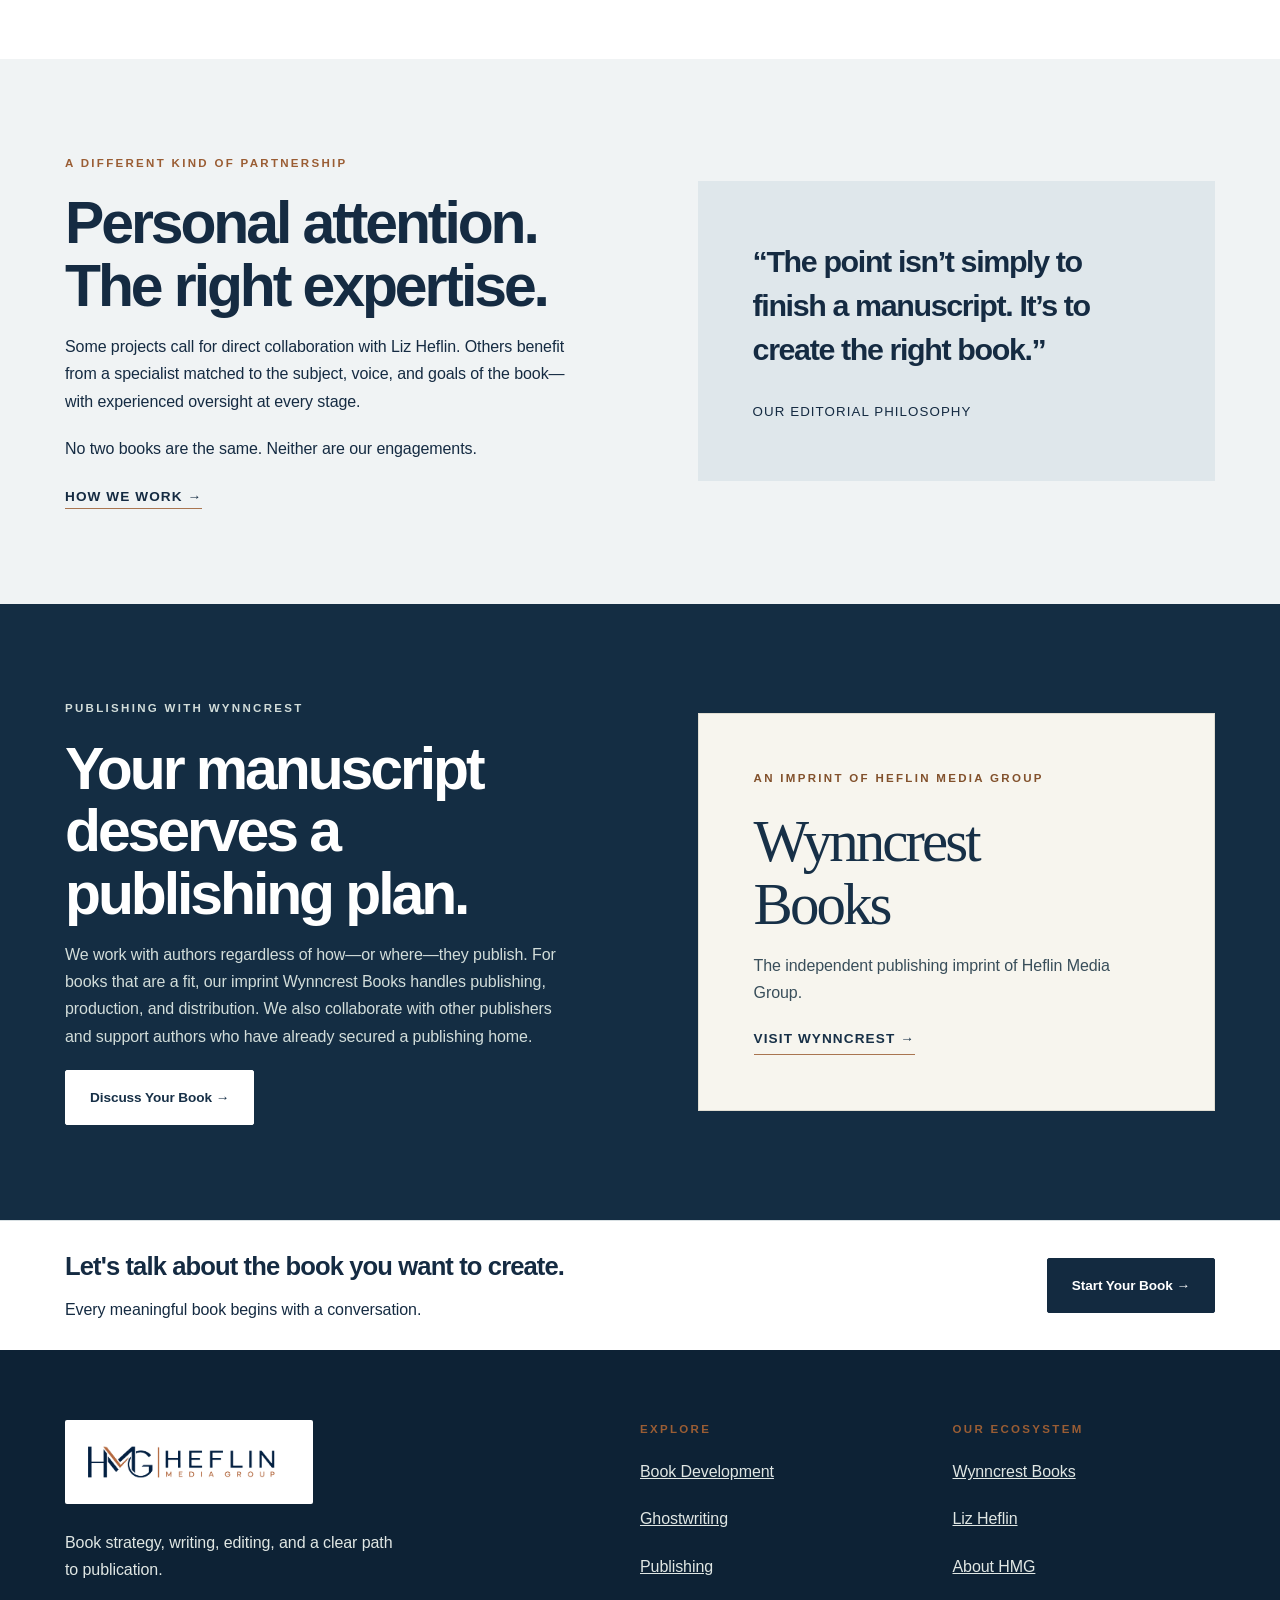
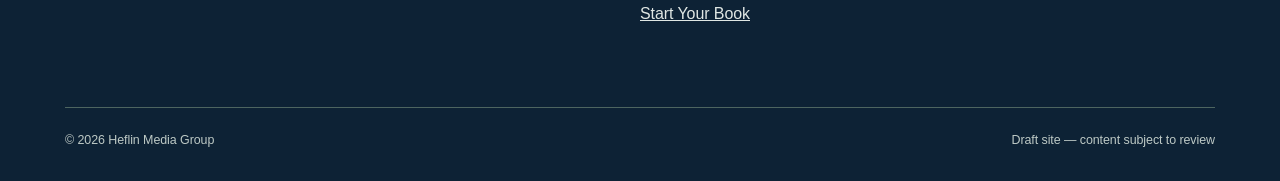
==== commit 1b6dd0c8: "Enable production indexing for heflinmedia.com" ====
--- a/index.html
+++ b/index.html
@@ -1 +1 @@
-<!doctype html><html lang="en"><head><meta charset="utf-8"><meta name="viewport" content="width=device-width,initial-scale=1"><meta name="theme-color" content="#132a40"><meta name="robots" content="noindex,nofollow"><title>Book Strategy, Ghostwriting & Manuscript Development | Heflin Media Group</title><meta name="description" content="Heflin Media Group helps authors and leaders create nonfiction books through strategy, coaching, ghostwriting and editorial development, with a path to publishing through Wynncrest Books."><link rel="canonical" href="https://heflinmedia.com/"><meta property="og:type" content="website"><meta property="og:site_name" content="Heflin Media Group"><meta property="og:title" content="Book Strategy, Ghostwriting & Manuscript Development | Heflin Media Group"><meta property="og:description" content="Heflin Media Group helps authors and leaders create nonfiction books through strategy, coaching, ghostwriting and editorial development, with a path to publishing through Wynncrest Books."><meta property="og:url" content="https://heflinmedia.com/"><meta property="og:image" content="https://heflinmedia.com/images/hmg_logo.png"><meta name="twitter:card" content="summary"><script type="application/ld+json">{"@context":"https://schema.org","@graph":[{"@type":"Organization","@id":"https://heflinmedia.com/#organization","name":"Heflin Media Group","url":"https://heflinmedia.com/","logo":"https://heflinmedia.com/images/hmg_logo.png","founder":{"@type":"Person","name":"Liz Heflin"},"subOrganization":{"@type":"Organization","name":"Wynncrest Books","url":"https://wynncrestbooks.com/"}},{"@type":"WebPage","@id":"https://heflinmedia.com/#webpage","url":"https://heflinmedia.com/","name":"Book Strategy, Ghostwriting & Manuscript Development | Heflin Media Group","description":"Heflin Media Group helps authors and leaders create nonfiction books through strategy, coaching, ghostwriting and editorial development, with a path to publishing through Wynncrest Books.","about":{"@id":"https://heflinmedia.com/#organization"},"isPartOf":{"@type":"WebSite","@id":"https://heflinmedia.com/#website","url":"https://heflinmedia.com/","name":"Heflin Media Group"}}]}</script><link rel="stylesheet" href="assets/css/style.css"><script src="assets/js/site.js" defer></script></head><body data-page="index"><header class="site-header"><div class="container nav"><a class="brand-logo" href="index.html" aria-label="Heflin Media Group home"><img src="images/hmg_logo.png" alt="Heflin Media Group" width="240" height="80"></a><nav class="navlinks" aria-label="Main navigation"><a href="index.html#services">Services</a><a href="about.html">About</a><a class="button" href="contact.html">Start Your Book</a></nav></div></header><main><section class="hero agency-hero"><div class="container hero-grid"><div><p class="eyebrow">A full-service book development partner</p><h1>Your book. From idea to publication.</h1><p class="lede">Heflin Media Group helps authors, executives, and experts create, refine, publish, and promote their books. From coaching and ghostwriting to editing, book marketing, audiobook production, and publishing guidance, we provide the expertise you need—whether you publish with Wynncrest Books, another publishing house, or independently.</p><div class="buttonrow"><a class="button" href="contact.html">Tell Us About Your Book →</a><a class="button light" href="#services">Explore Our Services</a></div></div><aside class="hero-aside"><span class="diagram-label">THE BOOK JOURNEY</span><span class="journey-line">IDEA</span><em>↓</em><span class="journey-line">MANUSCRIPT</span><em>↓</em><span class="journey-line last">PUBLISHED BOOK</span></aside></div></section><section class="section services-section" id="services"><div class="container"><div class="intro"><p class="eyebrow">Where do we begin?</p><h2>Whatever your book needs next.</h2><p>Work with us on a single stage or the entire journey. Our services support authors before, during, and after publication.</p></div><div class="cards"><article class="card"><span class="index">01 / Explore</span><h3>I have an idea.</h3><p>Clarify your purpose, shape the concept, and build a plan for the book you want to write.</p><a class="textlink" href="book-development.html">Book strategy →</a></article><article class="card"><span class="index">02 / Create</span><h3>I need help writing.</h3><p>Work with Liz or a carefully selected writer to bring your voice to the page.</p><a class="textlink" href="ghostwriting.html">Ghostwriting →</a></article><article class="card"><span class="index">03 / Refine</span><h3>I need to finish or promote my book.</h3><p>Editing, cover and interior design, audiobook production, book marketing, launch strategy, and publishing support.</p><a class="textlink" href="contact.html">Discuss your needs →</a></article></div></div></section><section class="section alt"><div class="container split"><div><p class="eyebrow">A different kind of partnership</p><h2>Personal attention. The right expertise.</h2><p>Some projects call for direct collaboration with Liz Heflin. Others benefit from a specialist matched to the subject, voice, and goals of the book—with experienced oversight at every stage.</p><p>No two books are the same. Neither are our engagements.</p><a class="textlink" href="about.html">How we work →</a></div><div class="feature-panel"><blockquote>“The point isn’t simply to finish a manuscript. It’s to create the right book.”</blockquote><small>Our editorial philosophy</small></div></div></section><section class="section dark publishing-bridge"><div class="container split"><div><p class="eyebrow">Publishing with Wynncrest</p><h2>Your manuscript deserves a publishing plan.</h2><p>We work with authors regardless of how—or where—they publish. For books that are a fit, our imprint Wynncrest Books handles publishing, production, and distribution. We also collaborate with other publishers and support authors who have already secured a publishing home.</p><a class="button button-inverse" href="contact.html">Discuss Your Book →</a></div><div class="feature-panel wynncrest-panel"><p class="eyebrow">An imprint of Heflin Media Group</p><h2>Wynncrest<br>Books</h2><p>The independent publishing imprint of Heflin Media Group.</p><a href="https://www.wynncrestbooks.com/" class="textlink">Visit Wynncrest →</a></div></div></section><section class="strip"><div class="container"><h3>Let's talk about the book you want to create.</h3><a href="contact.html" class="button">Start Your Book →</a></div></section></main><footer class="footer"><div class="container"><p>Heflin Media Group · Book strategy, writing, editing, and a clear path to publication.</p><p><a href="https://wynncrestbooks.com/">Wynncrest Books</a> · <a href="contact.html">Contact</a></p></div></footer></body></html>+<!doctype html><html lang="en"><head><meta charset="utf-8"><meta name="viewport" content="width=device-width,initial-scale=1"><meta name="theme-color" content="#132a40"><meta name="robots" content="index,follow,max-image-preview:large"><title>Book Strategy, Ghostwriting & Manuscript Development | Heflin Media Group</title><meta name="description" content="Heflin Media Group helps authors and leaders create nonfiction books through strategy, coaching, ghostwriting and editorial development, with a path to publishing through Wynncrest Books."><link rel="canonical" href="https://heflinmedia.com/"><meta property="og:type" content="website"><meta property="og:site_name" content="Heflin Media Group"><meta property="og:title" content="Book Strategy, Ghostwriting & Manuscript Development | Heflin Media Group"><meta property="og:description" content="Heflin Media Group helps authors and leaders create nonfiction books through strategy, coaching, ghostwriting and editorial development, with a path to publishing through Wynncrest Books."><meta property="og:url" content="https://heflinmedia.com/"><meta property="og:image" content="https://heflinmedia.com/images/hmg_logo.png"><meta name="twitter:card" content="summary"><script type="application/ld+json">{"@context":"https://schema.org","@graph":[{"@type":"Organization","@id":"https://heflinmedia.com/#organization","name":"Heflin Media Group","url":"https://heflinmedia.com/","logo":"https://heflinmedia.com/images/hmg_logo.png","founder":{"@type":"Person","name":"Liz Heflin"},"subOrganization":{"@type":"Organization","name":"Wynncrest Books","url":"https://wynncrestbooks.com/"}},{"@type":"WebPage","@id":"https://heflinmedia.com/#webpage","url":"https://heflinmedia.com/","name":"Book Strategy, Ghostwriting & Manuscript Development | Heflin Media Group","description":"Heflin Media Group helps authors and leaders create nonfiction books through strategy, coaching, ghostwriting and editorial development, with a path to publishing through Wynncrest Books.","about":{"@id":"https://heflinmedia.com/#organization"},"isPartOf":{"@type":"WebSite","@id":"https://heflinmedia.com/#website","url":"https://heflinmedia.com/","name":"Heflin Media Group"}}]}</script><link rel="stylesheet" href="assets/css/style.css"><script src="assets/js/site.js" defer></script></head><body data-page="index"><header class="site-header"><div class="container nav"><a class="brand-logo" href="index.html" aria-label="Heflin Media Group home"><img src="images/hmg_logo.png" alt="Heflin Media Group" width="240" height="80"></a><nav class="navlinks" aria-label="Main navigation"><a href="index.html#services">Services</a><a href="about.html">About</a><a class="button" href="contact.html">Start Your Book</a></nav></div></header><main><section class="hero agency-hero"><div class="container hero-grid"><div><p class="eyebrow">A full-service book development partner</p><h1>Your book. From idea to publication.</h1><p class="lede">Heflin Media Group helps authors, executives, and experts create, refine, publish, and promote their books. From coaching and ghostwriting to editing, book marketing, audiobook production, and publishing guidance, we provide the expertise you need—whether you publish with Wynncrest Books, another publishing house, or independently.</p><div class="buttonrow"><a class="button" href="contact.html">Tell Us About Your Book →</a><a class="button light" href="#services">Explore Our Services</a></div></div><aside class="hero-aside"><span class="diagram-label">THE BOOK JOURNEY</span><span class="journey-line">IDEA</span><em>↓</em><span class="journey-line">MANUSCRIPT</span><em>↓</em><span class="journey-line last">PUBLISHED BOOK</span></aside></div></section><section class="section services-section" id="services"><div class="container"><div class="intro"><p class="eyebrow">Where do we begin?</p><h2>Whatever your book needs next.</h2><p>Work with us on a single stage or the entire journey. Our services support authors before, during, and after publication.</p></div><div class="cards"><article class="card"><span class="index">01 / Explore</span><h3>I have an idea.</h3><p>Clarify your purpose, shape the concept, and build a plan for the book you want to write.</p><a class="textlink" href="book-development.html">Book strategy →</a></article><article class="card"><span class="index">02 / Create</span><h3>I need help writing.</h3><p>Work with Liz or a carefully selected writer to bring your voice to the page.</p><a class="textlink" href="ghostwriting.html">Ghostwriting →</a></article><article class="card"><span class="index">03 / Refine</span><h3>I need to finish or promote my book.</h3><p>Editing, cover and interior design, audiobook production, book marketing, launch strategy, and publishing support.</p><a class="textlink" href="contact.html">Discuss your needs →</a></article></div></div></section><section class="section alt"><div class="container split"><div><p class="eyebrow">A different kind of partnership</p><h2>Personal attention. The right expertise.</h2><p>Some projects call for direct collaboration with Liz Heflin. Others benefit from a specialist matched to the subject, voice, and goals of the book—with experienced oversight at every stage.</p><p>No two books are the same. Neither are our engagements.</p><a class="textlink" href="about.html">How we work →</a></div><div class="feature-panel"><blockquote>“The point isn’t simply to finish a manuscript. It’s to create the right book.”</blockquote><small>Our editorial philosophy</small></div></div></section><section class="section dark publishing-bridge"><div class="container split"><div><p class="eyebrow">Publishing with Wynncrest</p><h2>Your manuscript deserves a publishing plan.</h2><p>We work with authors regardless of how—or where—they publish. For books that are a fit, our imprint Wynncrest Books handles publishing, production, and distribution. We also collaborate with other publishers and support authors who have already secured a publishing home.</p><a class="button button-inverse" href="contact.html">Discuss Your Book →</a></div><div class="feature-panel wynncrest-panel"><p class="eyebrow">An imprint of Heflin Media Group</p><h2>Wynncrest<br>Books</h2><p>The independent publishing imprint of Heflin Media Group.</p><a href="https://www.wynncrestbooks.com/" class="textlink">Visit Wynncrest →</a></div></div></section><section class="strip"><div class="container"><h3>Let's talk about the book you want to create.</h3><a href="contact.html" class="button">Start Your Book →</a></div></section></main><footer class="footer"><div class="container"><p>Heflin Media Group · Book strategy, writing, editing, and a clear path to publication.</p><p><a href="https://wynncrestbooks.com/">Wynncrest Books</a> · <a href="contact.html">Contact</a></p></div></footer></body></html>
--- a/assets/css/style.css
+++ b/assets/css/style.css
@@ -49,3 +49,10 @@
 .hmg-inquiry-embed{width:100%;border:1px solid var(--line);background:#fff;min-height:535px;overflow:hidden}
 .hmg-airtable-form{display:block;width:100%;height:560px;border:0;background:transparent}
 @media(max-width:640px){.hmg-airtable-form{height:650px}}
+
+/* Publishing imprint card: high-contrast, readable on navy section */
+.publishing-bridge .wynncrest-panel{background:#f7f5ee!important;color:#173047!important;border:1px solid #e0ddd2}
+.publishing-bridge .wynncrest-panel .eyebrow{color:#82512c!important}
+.publishing-bridge .wynncrest-panel h2{color:#173047!important}
+.publishing-bridge .wynncrest-panel p{color:#394e5a!important}
+.publishing-bridge .wynncrest-panel .textlink{color:#173047!important;border-bottom-color:#a97550!important}
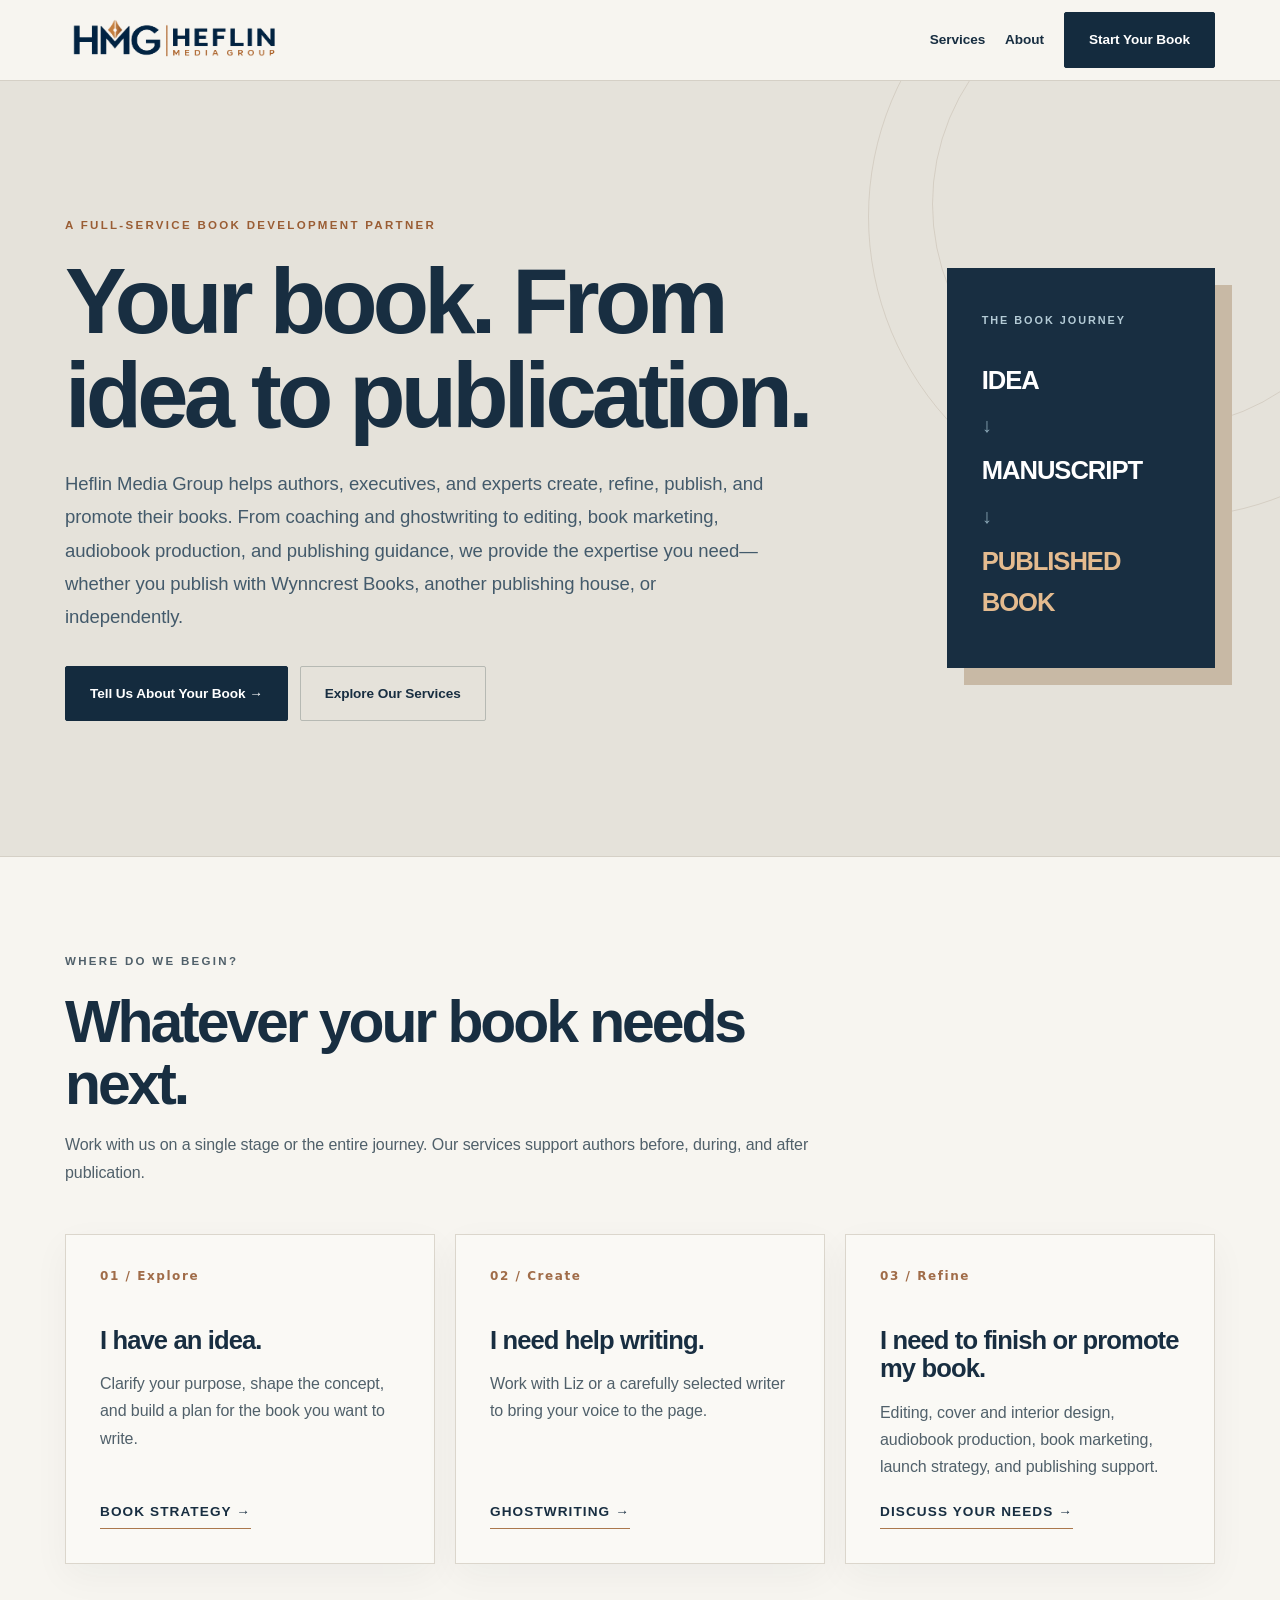
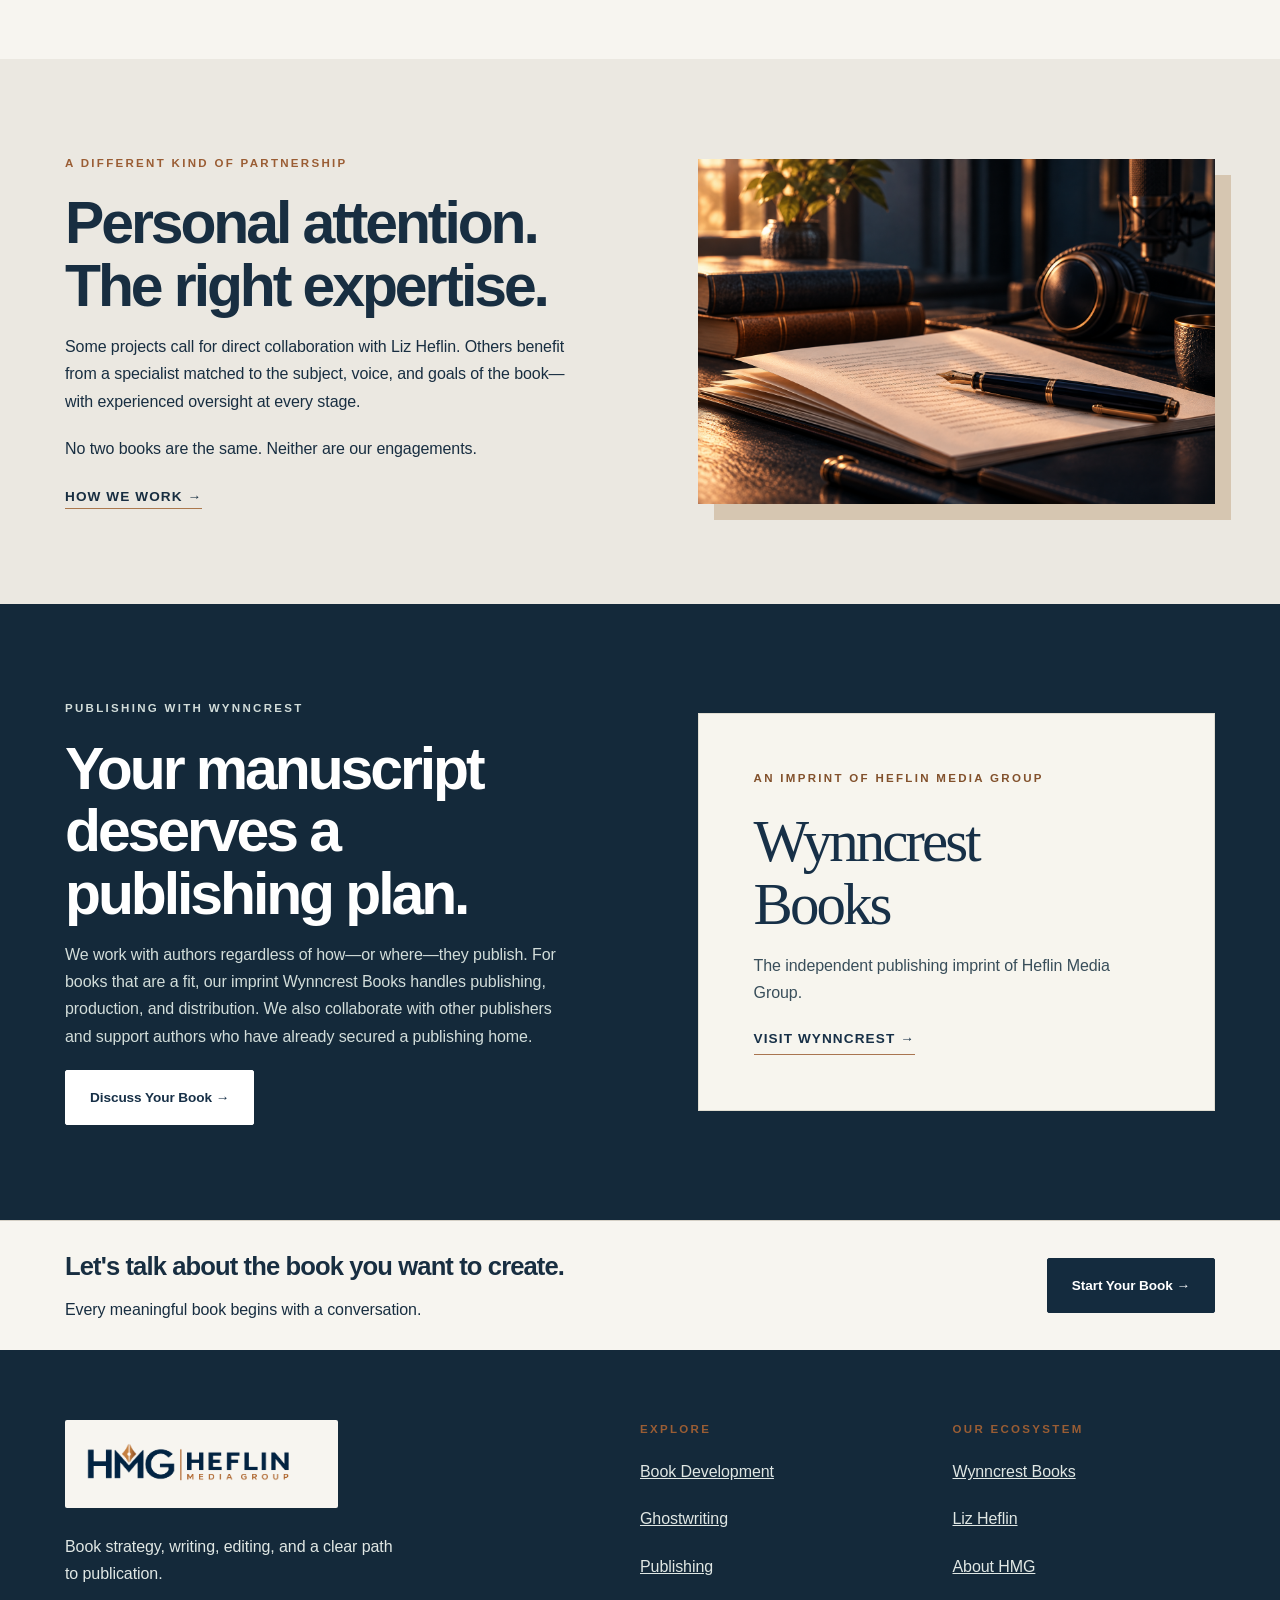
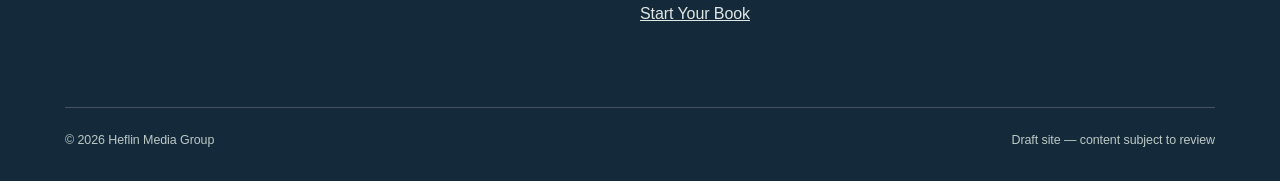
==== commit d41cc9b6: "Refresh HMG branding with new logo, favicon and warm editorial images" ====
--- a/index.html
+++ b/index.html
@@ -1 +1 @@
-<!doctype html><html lang="en"><head><meta charset="utf-8"><meta name="viewport" content="width=device-width,initial-scale=1"><meta name="theme-color" content="#132a40"><meta name="robots" content="index,follow,max-image-preview:large"><title>Book Strategy, Ghostwriting & Manuscript Development | Heflin Media Group</title><meta name="description" content="Heflin Media Group helps authors and leaders create nonfiction books through strategy, coaching, ghostwriting and editorial development, with a path to publishing through Wynncrest Books."><link rel="canonical" href="https://heflinmedia.com/"><meta property="og:type" content="website"><meta property="og:site_name" content="Heflin Media Group"><meta property="og:title" content="Book Strategy, Ghostwriting & Manuscript Development | Heflin Media Group"><meta property="og:description" content="Heflin Media Group helps authors and leaders create nonfiction books through strategy, coaching, ghostwriting and editorial development, with a path to publishing through Wynncrest Books."><meta property="og:url" content="https://heflinmedia.com/"><meta property="og:image" content="https://heflinmedia.com/images/hmg_logo.png"><meta name="twitter:card" content="summary"><script type="application/ld+json">{"@context":"https://schema.org","@graph":[{"@type":"Organization","@id":"https://heflinmedia.com/#organization","name":"Heflin Media Group","url":"https://heflinmedia.com/","logo":"https://heflinmedia.com/images/hmg_logo.png","founder":{"@type":"Person","name":"Liz Heflin"},"subOrganization":{"@type":"Organization","name":"Wynncrest Books","url":"https://wynncrestbooks.com/"}},{"@type":"WebPage","@id":"https://heflinmedia.com/#webpage","url":"https://heflinmedia.com/","name":"Book Strategy, Ghostwriting & Manuscript Development | Heflin Media Group","description":"Heflin Media Group helps authors and leaders create nonfiction books through strategy, coaching, ghostwriting and editorial development, with a path to publishing through Wynncrest Books.","about":{"@id":"https://heflinmedia.com/#organization"},"isPartOf":{"@type":"WebSite","@id":"https://heflinmedia.com/#website","url":"https://heflinmedia.com/","name":"Heflin Media Group"}}]}</script><link rel="stylesheet" href="assets/css/style.css"><script src="assets/js/site.js" defer></script></head><body data-page="index"><header class="site-header"><div class="container nav"><a class="brand-logo" href="index.html" aria-label="Heflin Media Group home"><img src="images/hmg_logo.png" alt="Heflin Media Group" width="240" height="80"></a><nav class="navlinks" aria-label="Main navigation"><a href="index.html#services">Services</a><a href="about.html">About</a><a class="button" href="contact.html">Start Your Book</a></nav></div></header><main><section class="hero agency-hero"><div class="container hero-grid"><div><p class="eyebrow">A full-service book development partner</p><h1>Your book. From idea to publication.</h1><p class="lede">Heflin Media Group helps authors, executives, and experts create, refine, publish, and promote their books. From coaching and ghostwriting to editing, book marketing, audiobook production, and publishing guidance, we provide the expertise you need—whether you publish with Wynncrest Books, another publishing house, or independently.</p><div class="buttonrow"><a class="button" href="contact.html">Tell Us About Your Book →</a><a class="button light" href="#services">Explore Our Services</a></div></div><aside class="hero-aside"><span class="diagram-label">THE BOOK JOURNEY</span><span class="journey-line">IDEA</span><em>↓</em><span class="journey-line">MANUSCRIPT</span><em>↓</em><span class="journey-line last">PUBLISHED BOOK</span></aside></div></section><section class="section services-section" id="services"><div class="container"><div class="intro"><p class="eyebrow">Where do we begin?</p><h2>Whatever your book needs next.</h2><p>Work with us on a single stage or the entire journey. Our services support authors before, during, and after publication.</p></div><div class="cards"><article class="card"><span class="index">01 / Explore</span><h3>I have an idea.</h3><p>Clarify your purpose, shape the concept, and build a plan for the book you want to write.</p><a class="textlink" href="book-development.html">Book strategy →</a></article><article class="card"><span class="index">02 / Create</span><h3>I need help writing.</h3><p>Work with Liz or a carefully selected writer to bring your voice to the page.</p><a class="textlink" href="ghostwriting.html">Ghostwriting →</a></article><article class="card"><span class="index">03 / Refine</span><h3>I need to finish or promote my book.</h3><p>Editing, cover and interior design, audiobook production, book marketing, launch strategy, and publishing support.</p><a class="textlink" href="contact.html">Discuss your needs →</a></article></div></div></section><section class="section alt"><div class="container split"><div><p class="eyebrow">A different kind of partnership</p><h2>Personal attention. The right expertise.</h2><p>Some projects call for direct collaboration with Liz Heflin. Others benefit from a specialist matched to the subject, voice, and goals of the book—with experienced oversight at every stage.</p><p>No two books are the same. Neither are our engagements.</p><a class="textlink" href="about.html">How we work →</a></div><div class="feature-panel"><blockquote>“The point isn’t simply to finish a manuscript. It’s to create the right book.”</blockquote><small>Our editorial philosophy</small></div></div></section><section class="section dark publishing-bridge"><div class="container split"><div><p class="eyebrow">Publishing with Wynncrest</p><h2>Your manuscript deserves a publishing plan.</h2><p>We work with authors regardless of how—or where—they publish. For books that are a fit, our imprint Wynncrest Books handles publishing, production, and distribution. We also collaborate with other publishers and support authors who have already secured a publishing home.</p><a class="button button-inverse" href="contact.html">Discuss Your Book →</a></div><div class="feature-panel wynncrest-panel"><p class="eyebrow">An imprint of Heflin Media Group</p><h2>Wynncrest<br>Books</h2><p>The independent publishing imprint of Heflin Media Group.</p><a href="https://www.wynncrestbooks.com/" class="textlink">Visit Wynncrest →</a></div></div></section><section class="strip"><div class="container"><h3>Let's talk about the book you want to create.</h3><a href="contact.html" class="button">Start Your Book →</a></div></section></main><footer class="footer"><div class="container"><p>Heflin Media Group · Book strategy, writing, editing, and a clear path to publication.</p><p><a href="https://wynncrestbooks.com/">Wynncrest Books</a> · <a href="contact.html">Contact</a></p></div></footer></body></html>+<!doctype html><html lang="en"><head><meta charset="utf-8"><meta name="viewport" content="width=device-width,initial-scale=1"><meta name="theme-color" content="#132a40"><meta name="robots" content="index,follow,max-image-preview:large"><title>Book Strategy, Ghostwriting & Manuscript Development | Heflin Media Group</title><meta name="description" content="Heflin Media Group helps authors and leaders create nonfiction books through strategy, coaching, ghostwriting and editorial development, with a path to publishing through Wynncrest Books."><link rel="canonical" href="https://heflinmedia.com/"><meta property="og:type" content="website"><meta property="og:site_name" content="Heflin Media Group"><meta property="og:title" content="Book Strategy, Ghostwriting & Manuscript Development | Heflin Media Group"><meta property="og:description" content="Heflin Media Group helps authors and leaders create nonfiction books through strategy, coaching, ghostwriting and editorial development, with a path to publishing through Wynncrest Books."><meta property="og:url" content="https://heflinmedia.com/"><meta property="og:image" content="https://heflinmedia.com/images/hmg-web.png"><meta name="twitter:card" content="summary"><script type="application/ld+json">{"@context":"https://schema.org","@graph":[{"@type":"Organization","@id":"https://heflinmedia.com/#organization","name":"Heflin Media Group","url":"https://heflinmedia.com/","logo":"https://heflinmedia.com/images/hmg-web.png","founder":{"@type":"Person","name":"Liz Heflin"},"subOrganization":{"@type":"Organization","name":"Wynncrest Books","url":"https://wynncrestbooks.com/"}},{"@type":"WebPage","@id":"https://heflinmedia.com/#webpage","url":"https://heflinmedia.com/","name":"Book Strategy, Ghostwriting & Manuscript Development | Heflin Media Group","description":"Heflin Media Group helps authors and leaders create nonfiction books through strategy, coaching, ghostwriting and editorial development, with a path to publishing through Wynncrest Books.","about":{"@id":"https://heflinmedia.com/#organization"},"isPartOf":{"@type":"WebSite","@id":"https://heflinmedia.com/#website","url":"https://heflinmedia.com/","name":"Heflin Media Group"}}]}</script><link rel="stylesheet" href="assets/css/style.css"><script src="assets/js/site.js" defer></script><link rel="icon" type="image/png" href="images/hmg-icon.png"><link rel="apple-touch-icon" href="images/hmg-icon.png"></head><body data-page="index"><header class="site-header"><div class="container nav"><a class="brand-logo" href="index.html" aria-label="Heflin Media Group home"><img src="images/hmg-web.png" alt="Heflin Media Group" width="240" height="80"></a><nav class="navlinks" aria-label="Main navigation"><a href="index.html#services">Services</a><a href="about.html">About</a><a class="button" href="contact.html">Start Your Book</a></nav></div></header><main><section class="hero agency-hero"><div class="container hero-grid"><div><p class="eyebrow">A full-service book development partner</p><h1>Your book. From idea to publication.</h1><p class="lede">Heflin Media Group helps authors, executives, and experts create, refine, publish, and promote their books. From coaching and ghostwriting to editing, book marketing, audiobook production, and publishing guidance, we provide the expertise you need—whether you publish with Wynncrest Books, another publishing house, or independently.</p><div class="buttonrow"><a class="button" href="contact.html">Tell Us About Your Book →</a><a class="button light" href="#services">Explore Our Services</a></div></div><aside class="hero-aside"><span class="diagram-label">THE BOOK JOURNEY</span><span class="journey-line">IDEA</span><em>↓</em><span class="journey-line">MANUSCRIPT</span><em>↓</em><span class="journey-line last">PUBLISHED BOOK</span></aside></div></section><section class="section services-section" id="services"><div class="container"><div class="intro"><p class="eyebrow">Where do we begin?</p><h2>Whatever your book needs next.</h2><p>Work with us on a single stage or the entire journey. Our services support authors before, during, and after publication.</p></div><div class="cards"><article class="card"><span class="index">01 / Explore</span><h3>I have an idea.</h3><p>Clarify your purpose, shape the concept, and build a plan for the book you want to write.</p><a class="textlink" href="book-development.html">Book strategy →</a></article><article class="card"><span class="index">02 / Create</span><h3>I need help writing.</h3><p>Work with Liz or a carefully selected writer to bring your voice to the page.</p><a class="textlink" href="ghostwriting.html">Ghostwriting →</a></article><article class="card"><span class="index">03 / Refine</span><h3>I need to finish or promote my book.</h3><p>Editing, cover and interior design, audiobook production, book marketing, launch strategy, and publishing support.</p><a class="textlink" href="contact.html">Discuss your needs →</a></article></div></div></section><section class="section alt"><div class="container split"><div><p class="eyebrow">A different kind of partnership</p><h2>Personal attention. The right expertise.</h2><p>Some projects call for direct collaboration with Liz Heflin. Others benefit from a specialist matched to the subject, voice, and goals of the book—with experienced oversight at every stage.</p><p>No two books are the same. Neither are our engagements.</p><a class="textlink" href="about.html">How we work →</a></div><figure class="editorial-photo"><img src="images/image-1.png" alt="Fountain pen and manuscript pages on a warmly lit editorial desk" loading="lazy"></figure></div></section><section class="section dark publishing-bridge"><div class="container split"><div><p class="eyebrow">Publishing with Wynncrest</p><h2>Your manuscript deserves a publishing plan.</h2><p>We work with authors regardless of how—or where—they publish. For books that are a fit, our imprint Wynncrest Books handles publishing, production, and distribution. We also collaborate with other publishers and support authors who have already secured a publishing home.</p><a class="button button-inverse" href="contact.html">Discuss Your Book →</a></div><div class="feature-panel wynncrest-panel"><p class="eyebrow">An imprint of Heflin Media Group</p><h2>Wynncrest<br>Books</h2><p>The independent publishing imprint of Heflin Media Group.</p><a href="https://www.wynncrestbooks.com/" class="textlink">Visit Wynncrest →</a></div></div></section><section class="strip"><div class="container"><h3>Let's talk about the book you want to create.</h3><a href="contact.html" class="button">Start Your Book →</a></div></section></main><footer class="footer"><div class="container"><p>Heflin Media Group · Book strategy, writing, editing, and a clear path to publication.</p><p><a href="https://wynncrestbooks.com/">Wynncrest Books</a> · <a href="contact.html">Contact</a></p></div></footer></body></html>
--- a/assets/css/style.css
+++ b/assets/css/style.css
@@ -56,3 +56,27 @@
 .publishing-bridge .wynncrest-panel h2{color:#173047!important}
 .publishing-bridge .wynncrest-panel p{color:#394e5a!important}
 .publishing-bridge .wynncrest-panel .textlink{color:#173047!important;border-bottom-color:#a97550!important}
+
+/* Warm editorial refresh — HMG, October 2026 */
+:root{--ink:#182e41;--deep:#142b3e;--cream:#e8e5dd;--paper:#f7f5f0;--accent:#ab784d;--muted:#50606a;--line:#d5d0c6}
+body{background:var(--paper);color:var(--ink)}
+.site-header{background:rgba(247,245,240,.98)}
+.agency-hero,.pagehero{background:#e5e2da}
+.agency-hero:before,.agency-hero:after{border-color:rgba(112,84,62,.14)}
+.section.alt{background:#ebe8e1}
+.card{background:#faf9f5;border-color:#dbd6cc;box-shadow:0 12px 35px rgba(27,36,43,.045)}
+.card:hover{box-shadow:0 18px 40px rgba(27,36,43,.085)}
+.hero-aside{background:#182e41;box-shadow:17px 17px 0 #c8b9a5}
+.section.dark,.footer{background:#14293a}
+.feature-panel{background:#e0dbd1}
+.footer-bottom{border-color:#455361}
+.editorial-photo{margin:0;min-height:340px;overflow:hidden;background:#263445;box-shadow:16px 16px 0 #d6c6b1}
+.editorial-photo img{display:block;width:100%;height:100%;min-height:340px;max-height:520px;object-fit:cover}
+.about-visual{background:#eee9df}
+.about-visual img{display:block;width:100%;height:auto;aspect-ratio:3/2;object-fit:cover}
+.about-visual p{padding:22px 26px;margin:0;font-size:.96rem;color:#344954}
+.about-visual a{color:#704925;text-underline-offset:4px}
+.brand-logo img{width:245px;max-height:72px}
+.brand-logo-footer{background:#f7f5f0}
+@media(max-width:900px){.editorial-photo{box-shadow:10px 10px 0 #d6c6b1}.brand-logo img{width:200px;max-height:62px}}
+@media(max-width:560px){.brand-logo img{width:178px;max-height:56px}.editorial-photo,.editorial-photo img{min-height:245px}}
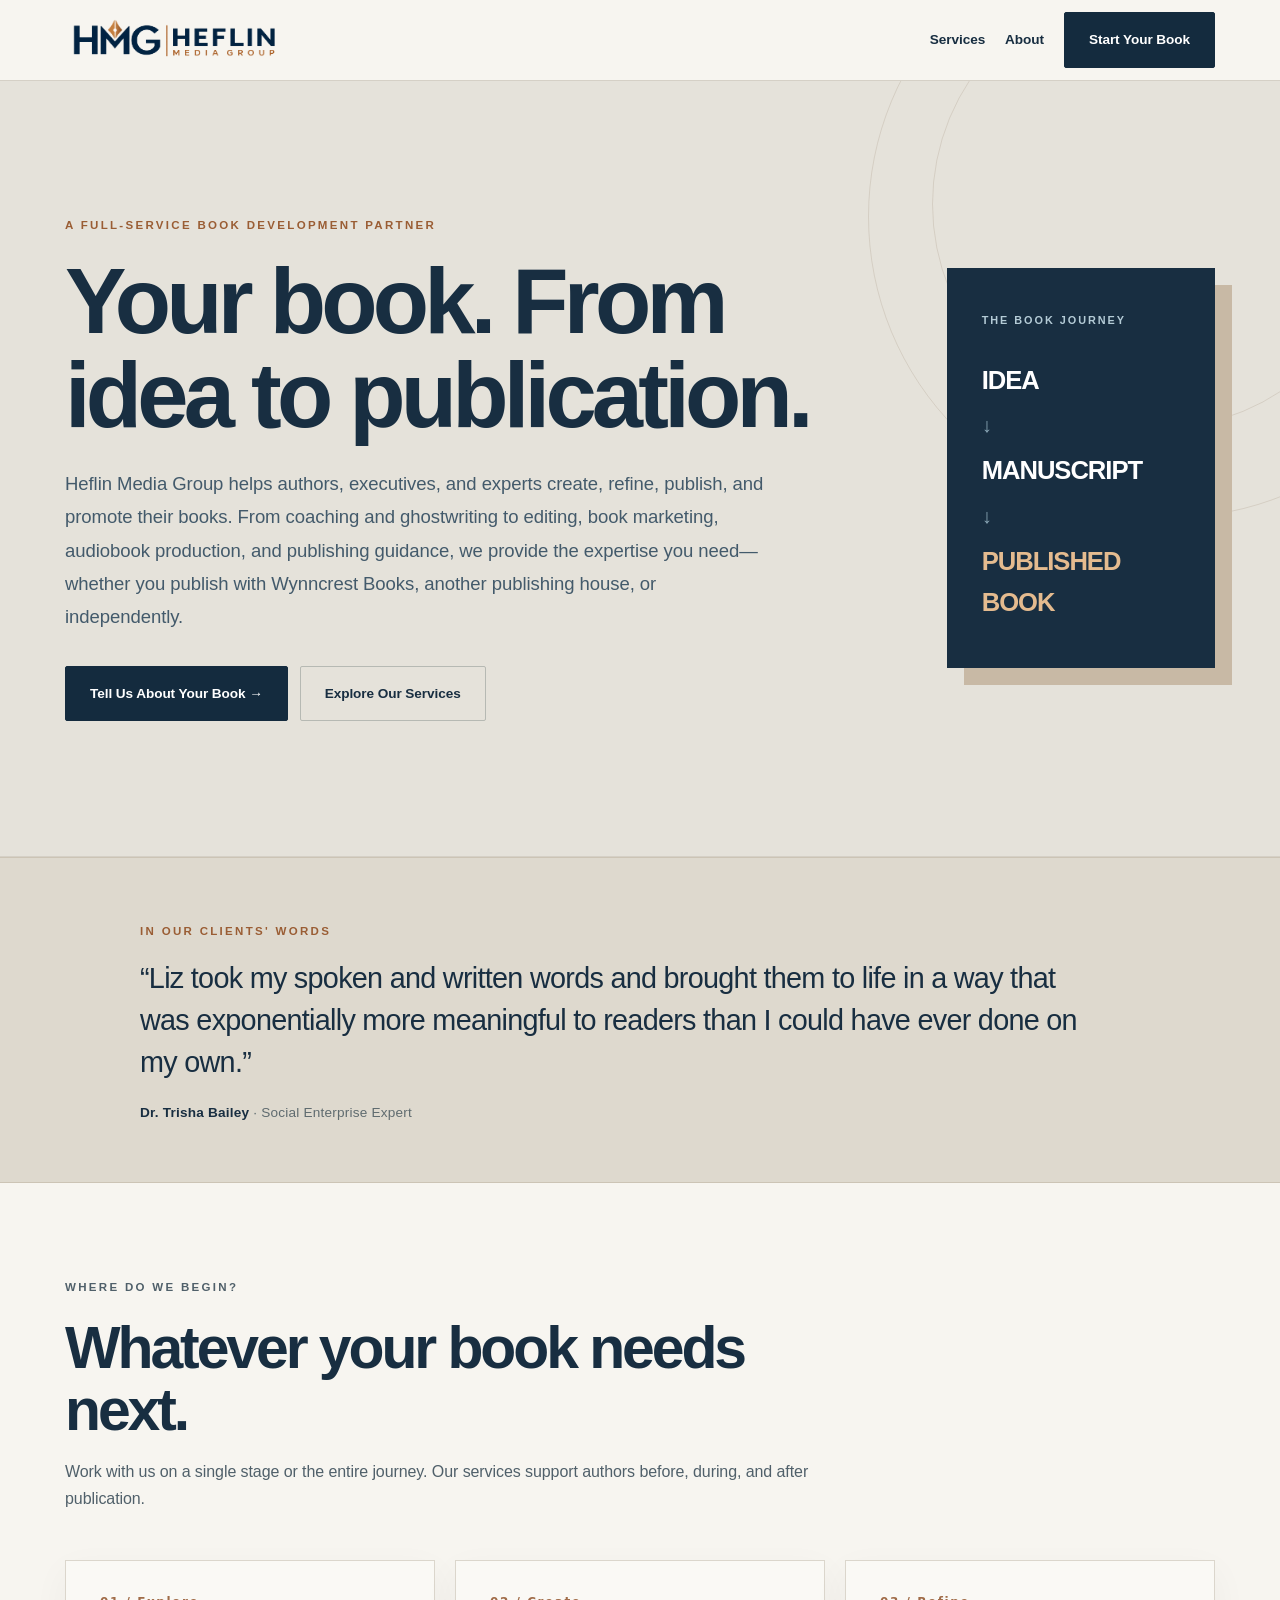
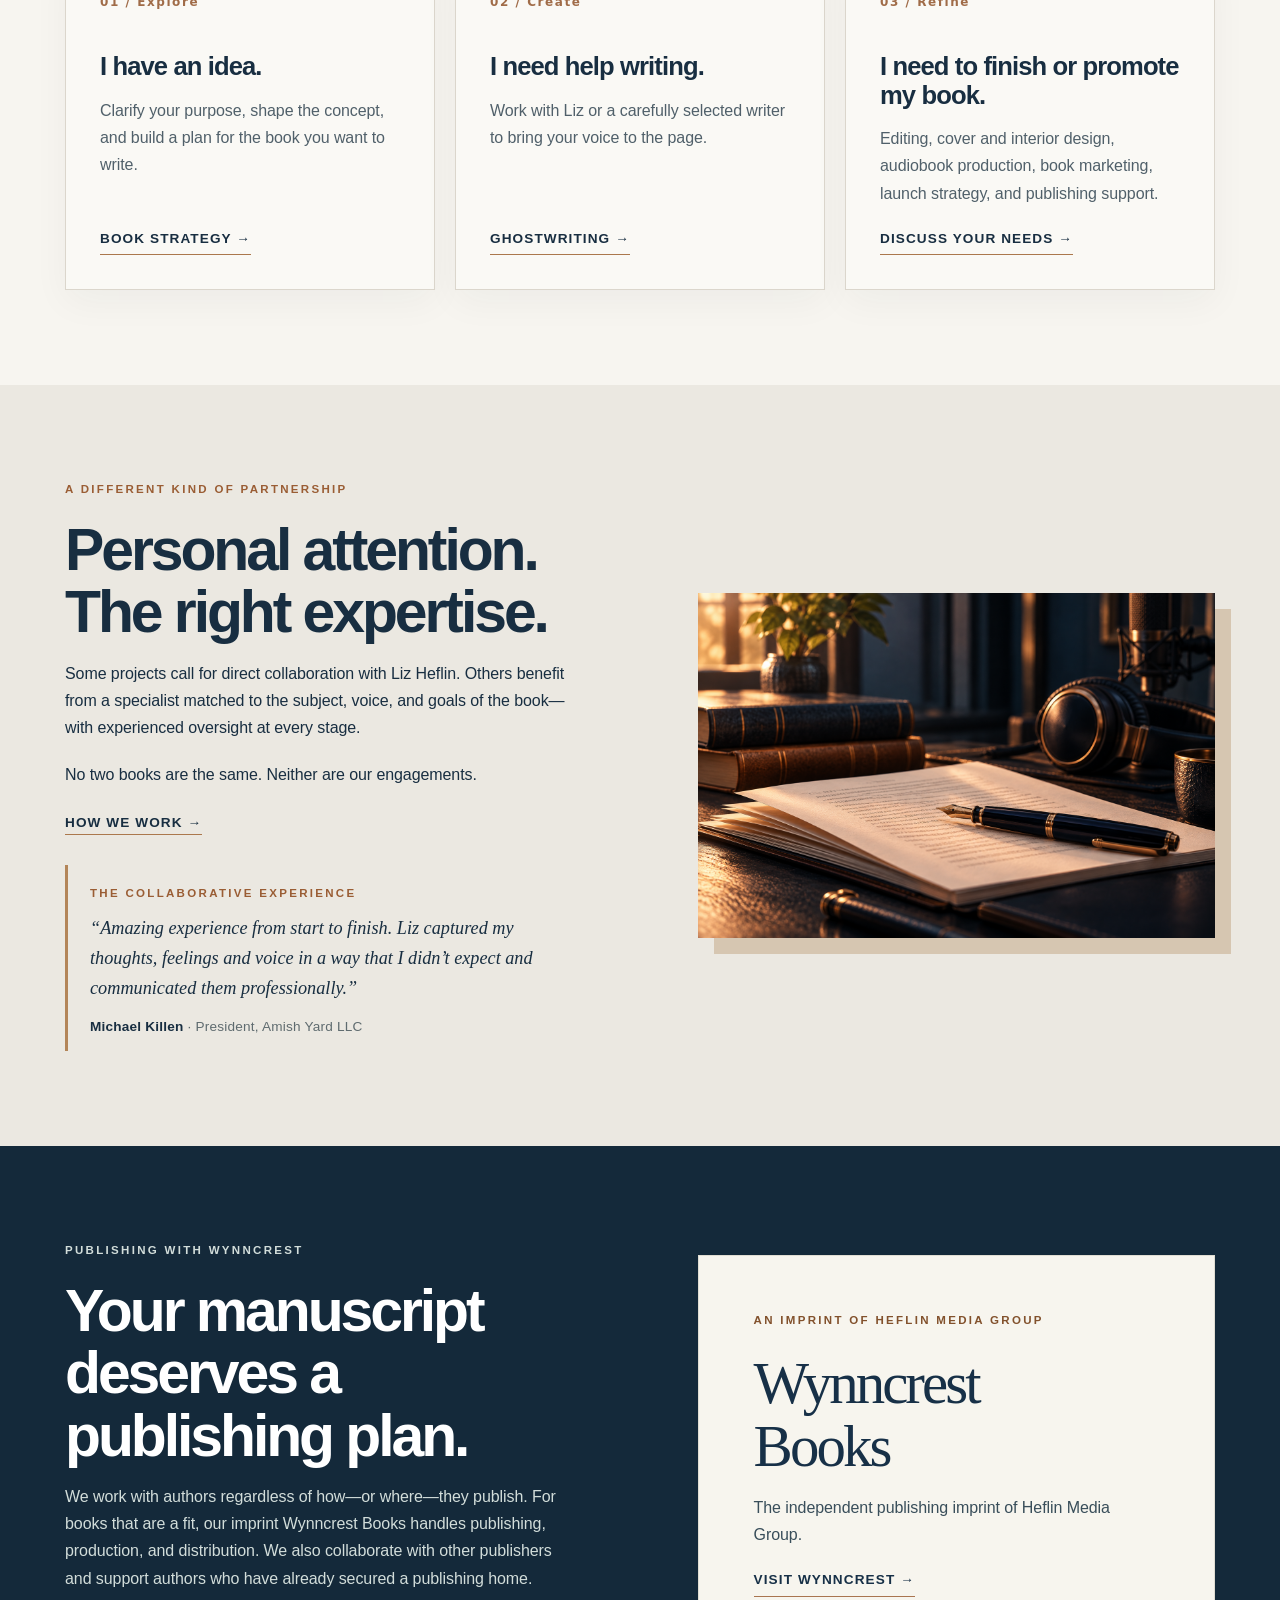
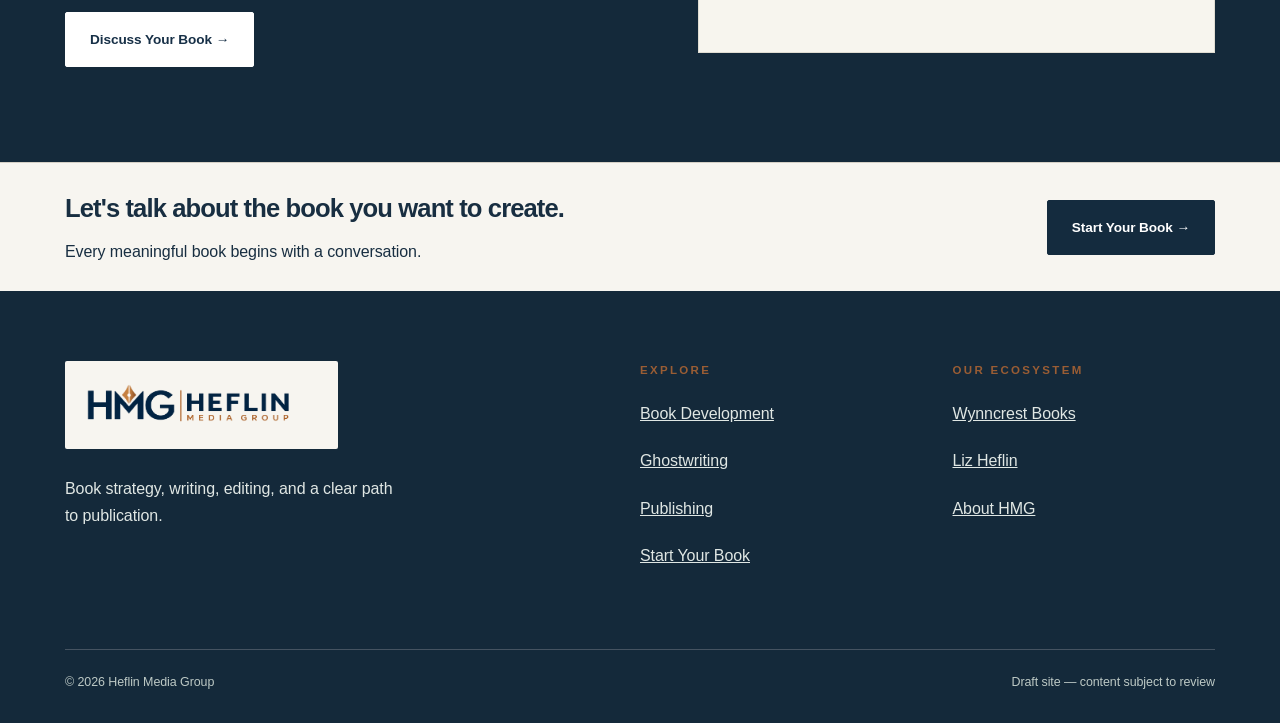
==== commit 3347befb: "Rotate distinct HMG client testimonials and remove repeated quotes" ====
--- a/index.html
+++ b/index.html
@@ -1 +1 @@
-<!doctype html><html lang="en"><head><meta charset="utf-8"><meta name="viewport" content="width=device-width,initial-scale=1"><meta name="theme-color" content="#132a40"><meta name="robots" content="index,follow,max-image-preview:large"><title>Book Strategy, Ghostwriting & Manuscript Development | Heflin Media Group</title><meta name="description" content="Heflin Media Group helps authors and leaders create nonfiction books through strategy, coaching, ghostwriting and editorial development, with a path to publishing through Wynncrest Books."><link rel="canonical" href="https://heflinmedia.com/"><meta property="og:type" content="website"><meta property="og:site_name" content="Heflin Media Group"><meta property="og:title" content="Book Strategy, Ghostwriting & Manuscript Development | Heflin Media Group"><meta property="og:description" content="Heflin Media Group helps authors and leaders create nonfiction books through strategy, coaching, ghostwriting and editorial development, with a path to publishing through Wynncrest Books."><meta property="og:url" content="https://heflinmedia.com/"><meta property="og:image" content="https://heflinmedia.com/images/hmg-web.png"><meta name="twitter:card" content="summary"><script type="application/ld+json">{"@context":"https://schema.org","@graph":[{"@type":"Organization","@id":"https://heflinmedia.com/#organization","name":"Heflin Media Group","url":"https://heflinmedia.com/","logo":"https://heflinmedia.com/images/hmg-web.png","founder":{"@type":"Person","name":"Liz Heflin"},"subOrganization":{"@type":"Organization","name":"Wynncrest Books","url":"https://wynncrestbooks.com/"}},{"@type":"WebPage","@id":"https://heflinmedia.com/#webpage","url":"https://heflinmedia.com/","name":"Book Strategy, Ghostwriting & Manuscript Development | Heflin Media Group","description":"Heflin Media Group helps authors and leaders create nonfiction books through strategy, coaching, ghostwriting and editorial development, with a path to publishing through Wynncrest Books.","about":{"@id":"https://heflinmedia.com/#organization"},"isPartOf":{"@type":"WebSite","@id":"https://heflinmedia.com/#website","url":"https://heflinmedia.com/","name":"Heflin Media Group"}}]}</script><link rel="stylesheet" href="assets/css/style.css"><script src="assets/js/site.js" defer></script><link rel="icon" type="image/png" href="images/hmg-icon.png"><link rel="apple-touch-icon" href="images/hmg-icon.png"></head><body data-page="index"><header class="site-header"><div class="container nav"><a class="brand-logo" href="index.html" aria-label="Heflin Media Group home"><img src="images/hmg-web.png" alt="Heflin Media Group" width="240" height="80"></a><nav class="navlinks" aria-label="Main navigation"><a href="index.html#services">Services</a><a href="about.html">About</a><a class="button" href="contact.html">Start Your Book</a></nav></div></header><main><section class="hero agency-hero"><div class="container hero-grid"><div><p class="eyebrow">A full-service book development partner</p><h1>Your book. From idea to publication.</h1><p class="lede">Heflin Media Group helps authors, executives, and experts create, refine, publish, and promote their books. From coaching and ghostwriting to editing, book marketing, audiobook production, and publishing guidance, we provide the expertise you need—whether you publish with Wynncrest Books, another publishing house, or independently.</p><div class="buttonrow"><a class="button" href="contact.html">Tell Us About Your Book →</a><a class="button light" href="#services">Explore Our Services</a></div></div><aside class="hero-aside"><span class="diagram-label">THE BOOK JOURNEY</span><span class="journey-line">IDEA</span><em>↓</em><span class="journey-line">MANUSCRIPT</span><em>↓</em><span class="journey-line last">PUBLISHED BOOK</span></aside></div></section><section class="section services-section" id="services"><div class="container"><div class="intro"><p class="eyebrow">Where do we begin?</p><h2>Whatever your book needs next.</h2><p>Work with us on a single stage or the entire journey. Our services support authors before, during, and after publication.</p></div><div class="cards"><article class="card"><span class="index">01 / Explore</span><h3>I have an idea.</h3><p>Clarify your purpose, shape the concept, and build a plan for the book you want to write.</p><a class="textlink" href="book-development.html">Book strategy →</a></article><article class="card"><span class="index">02 / Create</span><h3>I need help writing.</h3><p>Work with Liz or a carefully selected writer to bring your voice to the page.</p><a class="textlink" href="ghostwriting.html">Ghostwriting →</a></article><article class="card"><span class="index">03 / Refine</span><h3>I need to finish or promote my book.</h3><p>Editing, cover and interior design, audiobook production, book marketing, launch strategy, and publishing support.</p><a class="textlink" href="contact.html">Discuss your needs →</a></article></div></div></section><section class="section alt"><div class="container split"><div><p class="eyebrow">A different kind of partnership</p><h2>Personal attention. The right expertise.</h2><p>Some projects call for direct collaboration with Liz Heflin. Others benefit from a specialist matched to the subject, voice, and goals of the book—with experienced oversight at every stage.</p><p>No two books are the same. Neither are our engagements.</p><a class="textlink" href="about.html">How we work →</a></div><figure class="editorial-photo"><img src="images/image-1.png" alt="Fountain pen and manuscript pages on a warmly lit editorial desk" loading="lazy"></figure></div></section><section class="section dark publishing-bridge"><div class="container split"><div><p class="eyebrow">Publishing with Wynncrest</p><h2>Your manuscript deserves a publishing plan.</h2><p>We work with authors regardless of how—or where—they publish. For books that are a fit, our imprint Wynncrest Books handles publishing, production, and distribution. We also collaborate with other publishers and support authors who have already secured a publishing home.</p><a class="button button-inverse" href="contact.html">Discuss Your Book →</a></div><div class="feature-panel wynncrest-panel"><p class="eyebrow">An imprint of Heflin Media Group</p><h2>Wynncrest<br>Books</h2><p>The independent publishing imprint of Heflin Media Group.</p><a href="https://www.wynncrestbooks.com/" class="textlink">Visit Wynncrest →</a></div></div></section><section class="strip"><div class="container"><h3>Let's talk about the book you want to create.</h3><a href="contact.html" class="button">Start Your Book →</a></div></section></main><footer class="footer"><div class="container"><p>Heflin Media Group · Book strategy, writing, editing, and a clear path to publication.</p><p><a href="https://wynncrestbooks.com/">Wynncrest Books</a> · <a href="contact.html">Contact</a></p></div></footer></body></html>+<!doctype html><html lang="en"><head><meta charset="utf-8"><meta name="viewport" content="width=device-width,initial-scale=1"><meta name="theme-color" content="#132a40"><meta name="robots" content="index,follow,max-image-preview:large"><title>Book Strategy, Ghostwriting & Manuscript Development | Heflin Media Group</title><meta name="description" content="Heflin Media Group helps authors and leaders create nonfiction books through strategy, coaching, ghostwriting and editorial development, with a path to publishing through Wynncrest Books."><link rel="canonical" href="https://heflinmedia.com/"><meta property="og:type" content="website"><meta property="og:site_name" content="Heflin Media Group"><meta property="og:title" content="Book Strategy, Ghostwriting & Manuscript Development | Heflin Media Group"><meta property="og:description" content="Heflin Media Group helps authors and leaders create nonfiction books through strategy, coaching, ghostwriting and editorial development, with a path to publishing through Wynncrest Books."><meta property="og:url" content="https://heflinmedia.com/"><meta property="og:image" content="https://heflinmedia.com/images/hmg-web.png"><meta name="twitter:card" content="summary"><script type="application/ld+json">{"@context":"https://schema.org","@graph":[{"@type":"Organization","@id":"https://heflinmedia.com/#organization","name":"Heflin Media Group","url":"https://heflinmedia.com/","logo":"https://heflinmedia.com/images/hmg-web.png","founder":{"@type":"Person","name":"Liz Heflin"},"subOrganization":{"@type":"Organization","name":"Wynncrest Books","url":"https://wynncrestbooks.com/"}},{"@type":"WebPage","@id":"https://heflinmedia.com/#webpage","url":"https://heflinmedia.com/","name":"Book Strategy, Ghostwriting & Manuscript Development | Heflin Media Group","description":"Heflin Media Group helps authors and leaders create nonfiction books through strategy, coaching, ghostwriting and editorial development, with a path to publishing through Wynncrest Books.","about":{"@id":"https://heflinmedia.com/#organization"},"isPartOf":{"@type":"WebSite","@id":"https://heflinmedia.com/#website","url":"https://heflinmedia.com/","name":"Heflin Media Group"}}]}</script><link rel="stylesheet" href="assets/css/style.css"><script src="assets/js/site.js" defer></script><link rel="icon" type="image/png" href="images/hmg-icon.png"><link rel="apple-touch-icon" href="images/hmg-icon.png"></head><body data-page="index"><header class="site-header"><div class="container nav"><a class="brand-logo" href="index.html" aria-label="Heflin Media Group home"><img src="images/hmg-web.png" alt="Heflin Media Group" width="240" height="80"></a><nav class="navlinks" aria-label="Main navigation"><a href="index.html#services">Services</a><a href="about.html">About</a><a class="button" href="contact.html">Start Your Book</a></nav></div></header><main><section class="hero agency-hero"><div class="container hero-grid"><div><p class="eyebrow">A full-service book development partner</p><h1>Your book. From idea to publication.</h1><p class="lede">Heflin Media Group helps authors, executives, and experts create, refine, publish, and promote their books. From coaching and ghostwriting to editing, book marketing, audiobook production, and publishing guidance, we provide the expertise you need—whether you publish with Wynncrest Books, another publishing house, or independently.</p><div class="buttonrow"><a class="button" href="contact.html">Tell Us About Your Book →</a><a class="button light" href="#services">Explore Our Services</a></div></div><aside class="hero-aside"><span class="diagram-label">THE BOOK JOURNEY</span><span class="journey-line">IDEA</span><em>↓</em><span class="journey-line">MANUSCRIPT</span><em>↓</em><span class="journey-line last">PUBLISHED BOOK</span></aside></div></section><section class="testimonial-band" aria-label="Client experiences"><div class="container testimonial-band-inner"><div class="testimonial-rotator" data-testimonial-rotator><div class="testimonial-rotator-head"><span class="eyebrow">In our clients' words</span><div class="testimonial-controls"><button type="button" data-testimonial-prev aria-label="Previous testimonial">←</button><span class="testimonial-count" data-testimonial-count>1 / 3</span><button type="button" data-testimonial-next aria-label="Next testimonial">→</button></div></div><blockquote data-testimonial-quote>“Liz took my spoken and written words and brought them to life in a way that was exponentially more meaningful to readers than I could have ever done on my own.”</blockquote><p class="testimonial-credit" data-testimonial-credit>Dr. Trisha Bailey <span>· Social Enterprise Expert</span></p><script type="application/json" class="testimonial-data">[{"quote":"Liz took my spoken and written words and brought them to life in a way that was exponentially more meaningful to readers than I could have ever done on my own.","name":"Dr. Trisha Bailey","role":"Social Enterprise Expert"},{"quote":"Thank you for picking up the golden threads and doing the heavy lifting of showing me the theme. Much appreciated!","name":"Stacie Shifflett","role":"CEO, Modern Consciousness®"},{"quote":"During this process I had a personal family emergency and I had to pause my engagement for a few weeks. However, Liz was patient, concerned and continued with me when my status changed. Together, we met the required deadline with as little stress as possible. Forever GRATEFUL Liz.","name":"Dr. Carolyn Love","role":"Founder, Greater Progressive Community Development, Inc."}]</script></div></div></section><section class="section services-section" id="services"><div class="container"><div class="intro"><p class="eyebrow">Where do we begin?</p><h2>Whatever your book needs next.</h2><p>Work with us on a single stage or the entire journey. Our services support authors before, during, and after publication.</p></div><div class="cards"><article class="card"><span class="index">01 / Explore</span><h3>I have an idea.</h3><p>Clarify your purpose, shape the concept, and build a plan for the book you want to write.</p><a class="textlink" href="book-development.html">Book strategy →</a></article><article class="card"><span class="index">02 / Create</span><h3>I need help writing.</h3><p>Work with Liz or a carefully selected writer to bring your voice to the page.</p><a class="textlink" href="ghostwriting.html">Ghostwriting →</a></article><article class="card"><span class="index">03 / Refine</span><h3>I need to finish or promote my book.</h3><p>Editing, cover and interior design, audiobook production, book marketing, launch strategy, and publishing support.</p><a class="textlink" href="contact.html">Discuss your needs →</a></article></div></div></section><section class="section alt"><div class="container split"><div><p class="eyebrow">A different kind of partnership</p><h2>Personal attention. The right expertise.</h2><p>Some projects call for direct collaboration with Liz Heflin. Others benefit from a specialist matched to the subject, voice, and goals of the book—with experienced oversight at every stage.</p><p>No two books are the same. Neither are our engagements.</p><a class="textlink" href="about.html">How we work →</a></div><figure class="editorial-photo"><img src="images/image-1.png" alt="Fountain pen and manuscript pages on a warmly lit editorial desk" loading="lazy"></figure></div></section><section class="section dark publishing-bridge"><div class="container split"><div><p class="eyebrow">Publishing with Wynncrest</p><h2>Your manuscript deserves a publishing plan.</h2><p>We work with authors regardless of how—or where—they publish. For books that are a fit, our imprint Wynncrest Books handles publishing, production, and distribution. We also collaborate with other publishers and support authors who have already secured a publishing home.</p><a class="button button-inverse" href="contact.html">Discuss Your Book →</a></div><div class="feature-panel wynncrest-panel"><p class="eyebrow">An imprint of Heflin Media Group</p><h2>Wynncrest<br>Books</h2><p>The independent publishing imprint of Heflin Media Group.</p><a href="https://www.wynncrestbooks.com/" class="textlink">Visit Wynncrest →</a></div></div></section><section class="strip"><div class="container"><h3>Let's talk about the book you want to create.</h3><a href="contact.html" class="button">Start Your Book →</a></div></section></main><footer class="footer"><div class="container"><p>Heflin Media Group · Book strategy, writing, editing, and a clear path to publication.</p><p><a href="https://wynncrestbooks.com/">Wynncrest Books</a> · <a href="contact.html">Contact</a></p></div></footer></body></html>
--- a/assets/css/style.css
+++ b/assets/css/style.css
@@ -80,3 +80,24 @@
 .brand-logo-footer{background:#f7f5f0}
 @media(max-width:900px){.editorial-photo{box-shadow:10px 10px 0 #d6c6b1}.brand-logo img{width:200px;max-height:62px}}
 @media(max-width:560px){.brand-logo img{width:178px;max-height:56px}.editorial-photo,.editorial-photo img{min-height:245px}}
+
+/* Social proof: warm, concise, and closely tied to inquiry decisions */
+.testimonial-band{padding:58px 0;background:#ded9ce;border-block:1px solid #ccc4b5}
+.testimonial-band-inner{max-width:1000px}
+.testimonial-band blockquote{font-size:clamp(1.4rem,2.25vw,2.15rem);font-weight:500;letter-spacing:-.025em;line-height:1.46;margin:14px 0 18px;max-width:940px}
+.testimonial-credit{font-size:.85rem;font-weight:750;letter-spacing:.015em;margin:0}
+.testimonial-credit span,.testimonial-card figcaption span{font-weight:400;color:#5f6b6f}
+.testimonial-inline{margin-top:30px;border-left:3px solid #b38558;padding:13px 0 13px 22px}
+.testimonial-inline blockquote{font:italic 1.14rem/1.65 Georgia,serif;letter-spacing:normal;margin:7px 0 12px}
+.inquiry-layout{display:grid;grid-template-columns:minmax(0,.8fr) minmax(0,1.2fr);gap:34px;align-items:start}
+.inquiry-layout .hmg-inquiry-embed{min-width:0}
+.form-testimonial{background:#e6e0d6;padding:35px;min-height:360px;border-top:4px solid #b38558}
+.form-testimonial blockquote{font:italic clamp(1.28rem,2vw,1.65rem)/1.6 Georgia,serif;margin:18px 0}
+.testimonial-reassurance{margin-top:30px;padding-top:23px;border-top:1px solid #c7beaf;font-size:.9rem}
+.testimonial-reassurance p{margin:8px 0 0;color:#50606a}
+.testimonial-pair{display:grid;grid-template-columns:1fr 1fr;gap:22px}
+.testimonial-card{margin:0;background:#f8f6f1;padding:35px;border:1px solid var(--line)}
+.testimonial-card blockquote{font:italic 1.28rem/1.55 Georgia,serif;margin:0 0 25px}
+.testimonial-card figcaption{font-size:.86rem;font-weight:700}
+@media(max-width:800px){.inquiry-layout,.testimonial-pair{grid-template-columns:1fr}.form-testimonial{min-height:0}.testimonial-band{padding:45px 0}}
+@media(max-width:560px){.form-testimonial,.testimonial-card{padding:25px}.testimonial-band blockquote{font-size:1.32rem}}
